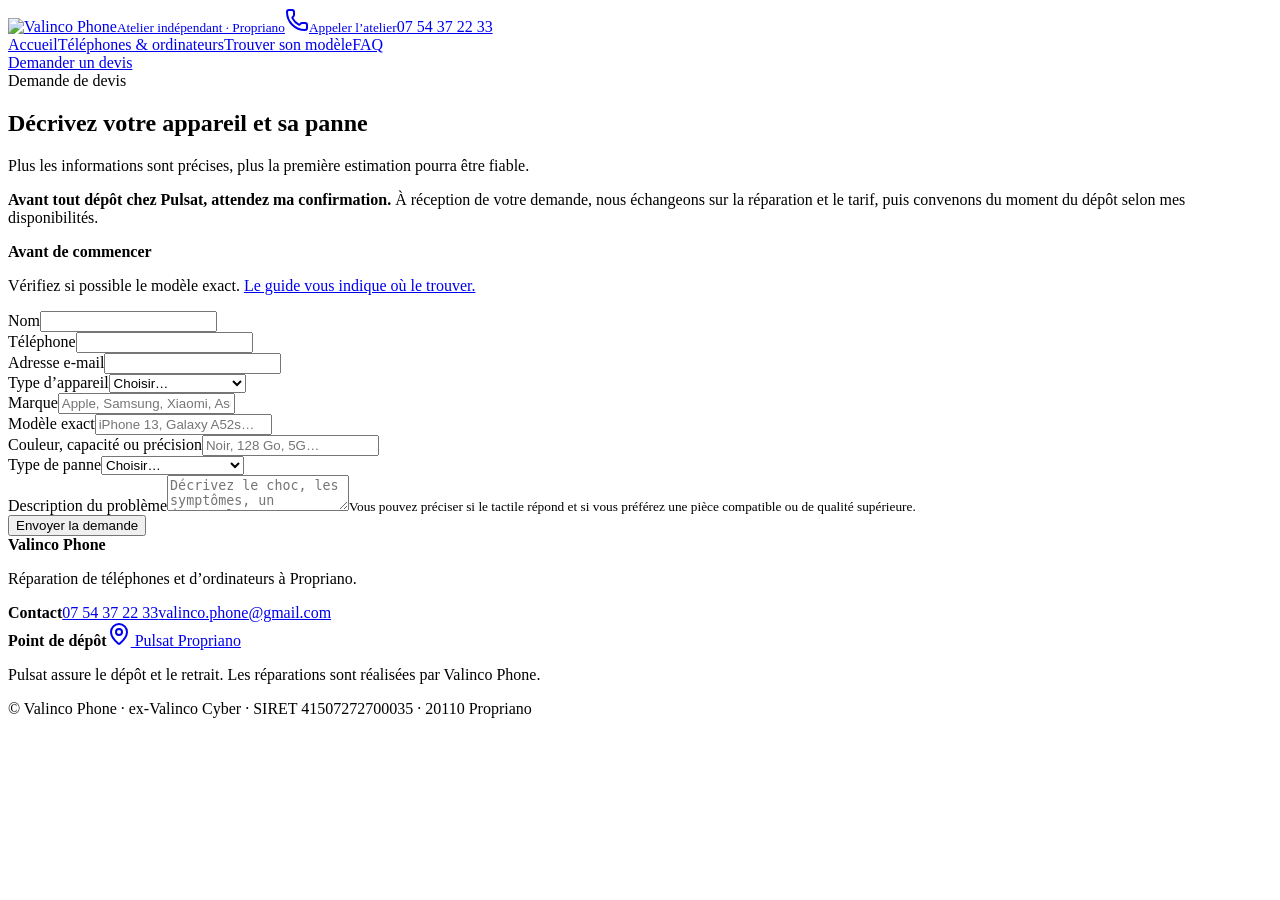
==== demande-devis.html @ 8c0ddba4 "Mettre en ligne le logo Valinco Phone, le parcours de dépôt validé et les pages de réparation locale" ====
<!DOCTYPE html><html lang="fr"><head><meta charSet="utf-8"/><meta name="viewport" content="width=device-width, initial-scale=1"/><link rel="stylesheet" href="/valincophone/styles.css?v=20261107-logo"><title>Devis réparation téléphone à Propriano | Valinco Phone</title><meta name="description" content="Demandez un devis de réparation pour votre téléphone ou ordinateur à Propriano."/><meta name="google-site-verification" content="y23bg_1Cq18GhfLMKLJxg19EaMHYp-9vz66ez85fakI"/><link rel="icon" href="/valincophone/favicon.svg"/><link rel="canonical" href="https://valincophone-repair.github.io/valincophone/demande-devis.html"/></head><body><div hidden=""><!--$--><!--/$--></div><header class="site-header"><div class="shell header-inner"><a class="brand" aria-label="Valinco Phone, accueil" href="/valincophone/"><img class="brand-logo" src="/valincophone/logo-valinco-phone.png" alt="Valinco Phone" width="504" height="385" decoding="async"><span><small>Atelier indépendant · Propriano</small></span></a><a class="header-phone" href="tel:+33754372233"><svg xmlns="http://www.w3.org/2000/svg" width="24" height="24" viewBox="0 0 24 24" fill="none" stroke="currentColor" stroke-width="2" stroke-linecap="round" stroke-linejoin="round" class="lucide lucide-phone" aria-hidden="true"><path d="M13.832 16.568a1 1 0 0 0 1.213-.303l.355-.465A2 2 0 0 1 17 15h3a2 2 0 0 1 2 2v3a2 2 0 0 1-2 2A18 18 0 0 1 2 4a2 2 0 0 1 2-2h3a2 2 0 0 1 2 2v3a2 2 0 0 1-.8 1.6l-.468.351a1 1 0 0 0-.292 1.233 14 14 0 0 0 6.392 6.384"></path></svg><span><small>Appeler l’atelier</small>07 54 37 22 33</span></a></div></header><nav class="main-nav" aria-label="Navigation principale"><div class="shell nav-inner"><div class="nav-links"><a href="/valincophone/">Accueil</a><a href="/valincophone/telephones-a-vendre.html">Téléphones &amp; ordinateurs</a><a href="/valincophone/trouver-modele-telephone.html">Trouver son modèle</a><a href="/valincophone/FAQ_page.html">FAQ</a></div><a class="nav-cta" href="/valincophone/demande-devis.html">Demander un devis</a></div></nav><main><section class="page-hero"><div class="shell"><span class="eyebrow">Demande de devis</span><h1>Décrivez votre appareil et sa panne</h1><p>Plus les informations sont précises, plus la première estimation pourra être fiable.</p><p><strong>Avant tout dépôt chez Pulsat, attendez ma confirmation.</strong> À réception de votre demande, nous échangeons sur la réparation et le tarif, puis convenons du moment du dépôt selon mes disponibilités.</p></div></section><div class="content-narrow"><div class="info-card"><strong>Avant de commencer</strong><p>Vérifiez si possible le modèle exact. <a href="/valincophone/trouver-modele-telephone.html">Le guide vous indique où le trouver.</a></p></div><form class="form-card" action="https://api.web3forms.com/submit" method="POST"><input type="hidden" name="access_key" value="4a6f9a9b-37eb-404d-bd0d-cae6a9513ffc"/><input type="hidden" name="subject" value="Nouvelle demande de devis - Valinco Phone"/><input type="hidden" name="from_name" value="Formulaire site Valinco Phone"/><input type="hidden" name="redirect" value="https://valincophone-repair.github.io/valincophone/merci.html"/><div class="form-grid"><div class="field"><label for="nom">Nom</label><input id="nom" autoComplete="name" required="" name="nom"/></div><div class="field"><label for="telephone">Téléphone</label><input id="telephone" type="tel" autoComplete="tel" name="telephone"/></div></div><div class="field"><label for="email">Adresse e-mail</label><input id="email" type="email" autoComplete="email" required="" name="email"/></div><div class="form-grid"><div class="field"><label for="type_appareil">Type d’appareil</label><select id="type_appareil" name="type_appareil" required=""><option value="" disabled="" selected="">Choisir…</option><option>Téléphone</option><option>Tablette</option><option>Ordinateur portable</option><option>Ordinateur fixe</option><option>Autre</option></select></div><div class="field"><label for="marque">Marque</label><input id="marque" placeholder="Apple, Samsung, Xiaomi, Asus…" name="marque"/></div></div><div class="form-grid"><div class="field"><label for="modele">Modèle exact</label><input id="modele" placeholder="iPhone 13, Galaxy A52s…" name="modele"/></div><div class="field"><label for="precision">Couleur, capacité ou précision</label><input id="precision" placeholder="Noir, 128 Go, 5G…" name="precision"/></div></div><div class="field"><label for="panne">Type de panne</label><select id="panne" name="panne" required=""><option value="" disabled="" selected="">Choisir…</option><option>Écran cassé</option><option>Batterie</option><option>Problème de charge</option><option>Caméra</option><option>Haut-parleur / micro</option><option>Ne s’allume plus</option><option>Diagnostic général</option><option>Autre</option></select></div><div class="field"><label for="message">Description du problème</label><textarea id="message" name="message" required="" placeholder="Décrivez le choc, les symptômes, un éventuel contact avec l’eau et ce qui fonctionne encore…"></textarea><small>Vous pouvez préciser si le tactile répond et si vous préférez une pièce compatible ou de qualité supérieure.</small></div><button class="button button-primary" type="submit">Envoyer la demande</button></form></div></main><footer class="site-footer"><div class="shell footer-grid"><div><strong>Valinco Phone</strong><p>Réparation de téléphones et d’ordinateurs à Propriano.</p></div><div><strong>Contact</strong><a href="tel:+33754372233">07 54 37 22 33</a><a href="mailto:valinco.phone@gmail.com">valinco.phone@gmail.com</a></div><div><strong>Point de dépôt</strong><a href="https://magasins.pulsat.fr/162-pulsat-propriano" target="_blank" rel="noopener noreferrer"><svg xmlns="http://www.w3.org/2000/svg" width="24" height="24" viewBox="0 0 24 24" fill="none" stroke="currentColor" stroke-width="2" stroke-linecap="round" stroke-linejoin="round" class="lucide lucide-map-pin" aria-hidden="true"><path d="M20 10c0 4.993-5.539 10.193-7.399 11.799a1 1 0 0 1-1.202 0C9.539 20.193 4 14.993 4 10a8 8 0 0 1 16 0"></path><circle cx="12" cy="10" r="3"></circle></svg> Pulsat Propriano</a><p>Pulsat assure le dépôt et le retrait. Les réparations sont réalisées par Valinco Phone.</p></div></div><div class="shell footer-bottom">© Valinco Phone · ex-Valinco Cyber · SIRET 41507272700035 · 20110 Propriano</div></footer><!--$--><!--/$--><script async src="https://www.googletagmanager.com/gtag/js?id=G-JJTMHN94L3"></script><script>window.dataLayer=window.dataLayer||[];function gtag(){dataLayer.push(arguments)}gtag("js",new Date());gtag("config","G-JJTMHN94L3");</script></body></html>
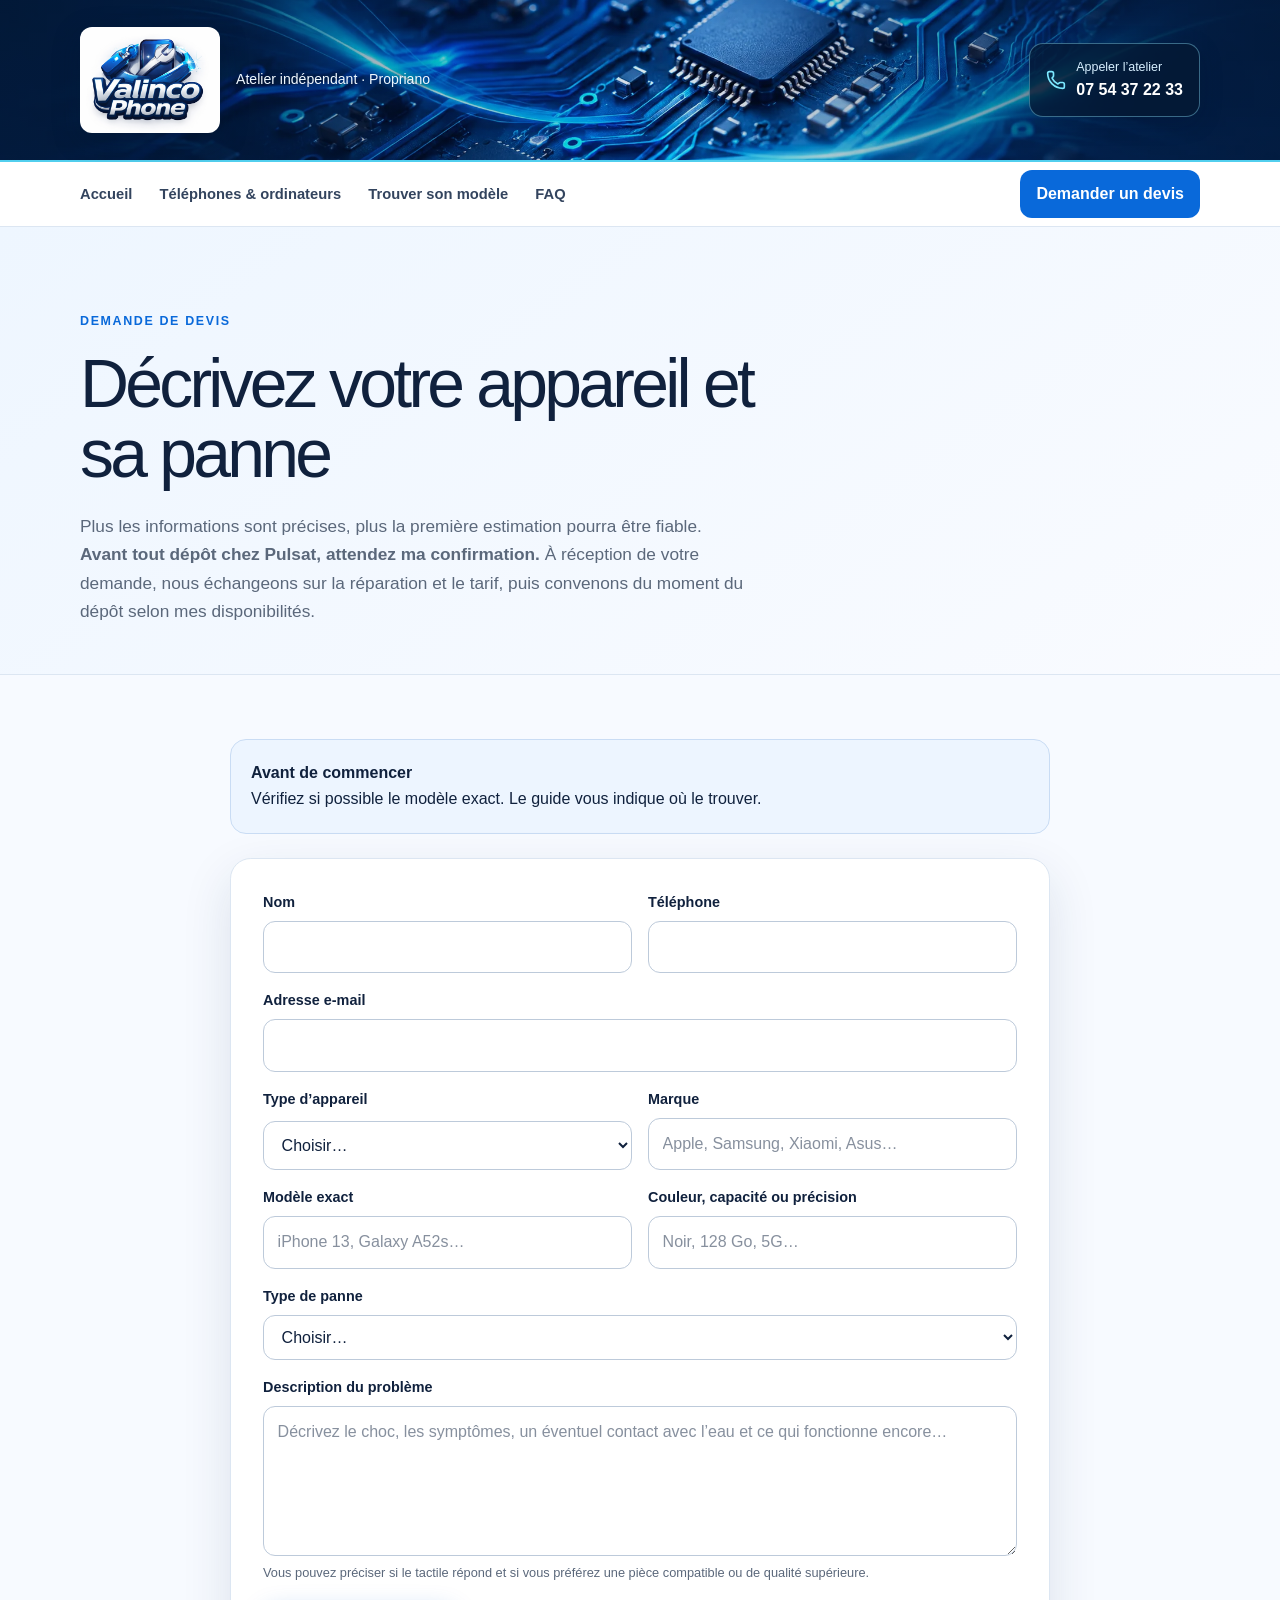
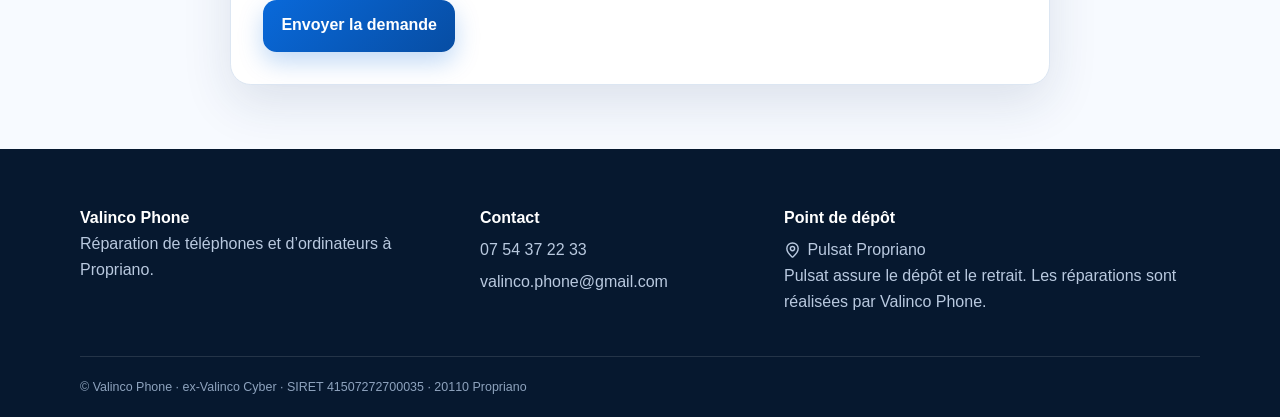
==== commit 88ce840e: "Adapte les liens et le référencement au domaine valincophone.fr" ====
--- a/demande-devis.html
+++ b/demande-devis.html
@@ -1 +1 @@
-<!DOCTYPE html><html lang="fr"><head><meta charSet="utf-8"/><meta name="viewport" content="width=device-width, initial-scale=1"/><link rel="stylesheet" href="/valincophone/styles.css?v=20261107-logo"><title>Devis réparation téléphone à Propriano | Valinco Phone</title><meta name="description" content="Demandez un devis de réparation pour votre téléphone ou ordinateur à Propriano."/><meta name="google-site-verification" content="y23bg_1Cq18GhfLMKLJxg19EaMHYp-9vz66ez85fakI"/><link rel="icon" href="/valincophone/favicon.svg"/><link rel="canonical" href="https://valincophone-repair.github.io/valincophone/demande-devis.html"/></head><body><div hidden=""><!--$--><!--/$--></div><header class="site-header"><div class="shell header-inner"><a class="brand" aria-label="Valinco Phone, accueil" href="/valincophone/"><img class="brand-logo" src="/valincophone/logo-valinco-phone.png" alt="Valinco Phone" width="504" height="385" decoding="async"><span><small>Atelier indépendant · Propriano</small></span></a><a class="header-phone" href="tel:+33754372233"><svg xmlns="http://www.w3.org/2000/svg" width="24" height="24" viewBox="0 0 24 24" fill="none" stroke="currentColor" stroke-width="2" stroke-linecap="round" stroke-linejoin="round" class="lucide lucide-phone" aria-hidden="true"><path d="M13.832 16.568a1 1 0 0 0 1.213-.303l.355-.465A2 2 0 0 1 17 15h3a2 2 0 0 1 2 2v3a2 2 0 0 1-2 2A18 18 0 0 1 2 4a2 2 0 0 1 2-2h3a2 2 0 0 1 2 2v3a2 2 0 0 1-.8 1.6l-.468.351a1 1 0 0 0-.292 1.233 14 14 0 0 0 6.392 6.384"></path></svg><span><small>Appeler l’atelier</small>07 54 37 22 33</span></a></div></header><nav class="main-nav" aria-label="Navigation principale"><div class="shell nav-inner"><div class="nav-links"><a href="/valincophone/">Accueil</a><a href="/valincophone/telephones-a-vendre.html">Téléphones &amp; ordinateurs</a><a href="/valincophone/trouver-modele-telephone.html">Trouver son modèle</a><a href="/valincophone/FAQ_page.html">FAQ</a></div><a class="nav-cta" href="/valincophone/demande-devis.html">Demander un devis</a></div></nav><main><section class="page-hero"><div class="shell"><span class="eyebrow">Demande de devis</span><h1>Décrivez votre appareil et sa panne</h1><p>Plus les informations sont précises, plus la première estimation pourra être fiable.</p><p><strong>Avant tout dépôt chez Pulsat, attendez ma confirmation.</strong> À réception de votre demande, nous échangeons sur la réparation et le tarif, puis convenons du moment du dépôt selon mes disponibilités.</p></div></section><div class="content-narrow"><div class="info-card"><strong>Avant de commencer</strong><p>Vérifiez si possible le modèle exact. <a href="/valincophone/trouver-modele-telephone.html">Le guide vous indique où le trouver.</a></p></div><form class="form-card" action="https://api.web3forms.com/submit" method="POST"><input type="hidden" name="access_key" value="4a6f9a9b-37eb-404d-bd0d-cae6a9513ffc"/><input type="hidden" name="subject" value="Nouvelle demande de devis - Valinco Phone"/><input type="hidden" name="from_name" value="Formulaire site Valinco Phone"/><input type="hidden" name="redirect" value="https://valincophone-repair.github.io/valincophone/merci.html"/><div class="form-grid"><div class="field"><label for="nom">Nom</label><input id="nom" autoComplete="name" required="" name="nom"/></div><div class="field"><label for="telephone">Téléphone</label><input id="telephone" type="tel" autoComplete="tel" name="telephone"/></div></div><div class="field"><label for="email">Adresse e-mail</label><input id="email" type="email" autoComplete="email" required="" name="email"/></div><div class="form-grid"><div class="field"><label for="type_appareil">Type d’appareil</label><select id="type_appareil" name="type_appareil" required=""><option value="" disabled="" selected="">Choisir…</option><option>Téléphone</option><option>Tablette</option><option>Ordinateur portable</option><option>Ordinateur fixe</option><option>Autre</option></select></div><div class="field"><label for="marque">Marque</label><input id="marque" placeholder="Apple, Samsung, Xiaomi, Asus…" name="marque"/></div></div><div class="form-grid"><div class="field"><label for="modele">Modèle exact</label><input id="modele" placeholder="iPhone 13, Galaxy A52s…" name="modele"/></div><div class="field"><label for="precision">Couleur, capacité ou précision</label><input id="precision" placeholder="Noir, 128 Go, 5G…" name="precision"/></div></div><div class="field"><label for="panne">Type de panne</label><select id="panne" name="panne" required=""><option value="" disabled="" selected="">Choisir…</option><option>Écran cassé</option><option>Batterie</option><option>Problème de charge</option><option>Caméra</option><option>Haut-parleur / micro</option><option>Ne s’allume plus</option><option>Diagnostic général</option><option>Autre</option></select></div><div class="field"><label for="message">Description du problème</label><textarea id="message" name="message" required="" placeholder="Décrivez le choc, les symptômes, un éventuel contact avec l’eau et ce qui fonctionne encore…"></textarea><small>Vous pouvez préciser si le tactile répond et si vous préférez une pièce compatible ou de qualité supérieure.</small></div><button class="button button-primary" type="submit">Envoyer la demande</button></form></div></main><footer class="site-footer"><div class="shell footer-grid"><div><strong>Valinco Phone</strong><p>Réparation de téléphones et d’ordinateurs à Propriano.</p></div><div><strong>Contact</strong><a href="tel:+33754372233">07 54 37 22 33</a><a href="mailto:valinco.phone@gmail.com">valinco.phone@gmail.com</a></div><div><strong>Point de dépôt</strong><a href="https://magasins.pulsat.fr/162-pulsat-propriano" target="_blank" rel="noopener noreferrer"><svg xmlns="http://www.w3.org/2000/svg" width="24" height="24" viewBox="0 0 24 24" fill="none" stroke="currentColor" stroke-width="2" stroke-linecap="round" stroke-linejoin="round" class="lucide lucide-map-pin" aria-hidden="true"><path d="M20 10c0 4.993-5.539 10.193-7.399 11.799a1 1 0 0 1-1.202 0C9.539 20.193 4 14.993 4 10a8 8 0 0 1 16 0"></path><circle cx="12" cy="10" r="3"></circle></svg> Pulsat Propriano</a><p>Pulsat assure le dépôt et le retrait. Les réparations sont réalisées par Valinco Phone.</p></div></div><div class="shell footer-bottom">© Valinco Phone · ex-Valinco Cyber · SIRET 41507272700035 · 20110 Propriano</div></footer><!--$--><!--/$--><script async src="https://www.googletagmanager.com/gtag/js?id=G-JJTMHN94L3"></script><script>window.dataLayer=window.dataLayer||[];function gtag(){dataLayer.push(arguments)}gtag("js",new Date());gtag("config","G-JJTMHN94L3");</script></body></html>+<!DOCTYPE html><html lang="fr"><head><meta charSet="utf-8"/><meta name="viewport" content="width=device-width, initial-scale=1"/><link rel="stylesheet" href="/styles.css?v=20261107-logo"><title>Devis réparation téléphone à Propriano | Valinco Phone</title><meta name="description" content="Demandez un devis de réparation pour votre téléphone ou ordinateur à Propriano."/><meta name="google-site-verification" content="y23bg_1Cq18GhfLMKLJxg19EaMHYp-9vz66ez85fakI"/><link rel="icon" href="/favicon.svg"/><link rel="canonical" href="https://valincophone.fr/demande-devis.html"/><link rel="stylesheet" href="/bandeau-technologie.css?v=20261107-1"><link rel="preload" as="image" href="/bandeau-technologie-bleu.webp"></head><body><div hidden=""><!--$--><!--/$--></div><header class="site-header"><div class="shell header-inner"><a class="brand" aria-label="Valinco Phone, accueil" href="/"><img class="brand-logo" src="/logo-valinco-phone.png" alt="Valinco Phone" width="504" height="385" decoding="async"><span><small>Atelier indépendant · Propriano</small></span></a><a class="header-phone" href="tel:+33754372233"><svg xmlns="http://www.w3.org/2000/svg" width="24" height="24" viewBox="0 0 24 24" fill="none" stroke="currentColor" stroke-width="2" stroke-linecap="round" stroke-linejoin="round" class="lucide lucide-phone" aria-hidden="true"><path d="M13.832 16.568a1 1 0 0 0 1.213-.303l.355-.465A2 2 0 0 1 17 15h3a2 2 0 0 1 2 2v3a2 2 0 0 1-2 2A18 18 0 0 1 2 4a2 2 0 0 1 2-2h3a2 2 0 0 1 2 2v3a2 2 0 0 1-.8 1.6l-.468.351a1 1 0 0 0-.292 1.233 14 14 0 0 0 6.392 6.384"></path></svg><span><small>Appeler l’atelier</small>07 54 37 22 33</span></a></div></header><nav class="main-nav" aria-label="Navigation principale"><div class="shell nav-inner"><div class="nav-links"><a href="/">Accueil</a><a href="/telephones-a-vendre.html">Téléphones &amp; ordinateurs</a><a href="/trouver-modele-telephone.html">Trouver son modèle</a><a href="/FAQ_page.html">FAQ</a></div><a class="nav-cta" href="/demande-devis.html">Demander un devis</a></div></nav><main><section class="page-hero"><div class="shell"><span class="eyebrow">Demande de devis</span><h1>Décrivez votre appareil et sa panne</h1><p>Plus les informations sont précises, plus la première estimation pourra être fiable.</p><p><strong>Avant tout dépôt chez Pulsat, attendez ma confirmation.</strong> À réception de votre demande, nous échangeons sur la réparation et le tarif, puis convenons du moment du dépôt selon mes disponibilités.</p></div></section><div class="content-narrow"><div class="info-card"><strong>Avant de commencer</strong><p>Vérifiez si possible le modèle exact. <a href="/trouver-modele-telephone.html">Le guide vous indique où le trouver.</a></p></div><form class="form-card" action="https://api.web3forms.com/submit" method="POST"><input type="hidden" name="access_key" value="4a6f9a9b-37eb-404d-bd0d-cae6a9513ffc"/><input type="hidden" name="subject" value="Nouvelle demande de devis - Valinco Phone"/><input type="hidden" name="from_name" value="Formulaire site Valinco Phone"/><input type="hidden" name="redirect" value="https://valincophone.fr/merci.html"/><div class="form-grid"><div class="field"><label for="nom">Nom</label><input id="nom" autoComplete="name" required="" name="nom"/></div><div class="field"><label for="telephone">Téléphone</label><input id="telephone" type="tel" autoComplete="tel" name="telephone"/></div></div><div class="field"><label for="email">Adresse e-mail</label><input id="email" type="email" autoComplete="email" required="" name="email"/></div><div class="form-grid"><div class="field"><label for="type_appareil">Type d’appareil</label><select id="type_appareil" name="type_appareil" required=""><option value="" disabled="" selected="">Choisir…</option><option>Téléphone</option><option>Tablette</option><option>Ordinateur portable</option><option>Ordinateur fixe</option><option>Autre</option></select></div><div class="field"><label for="marque">Marque</label><input id="marque" placeholder="Apple, Samsung, Xiaomi, Asus…" name="marque"/></div></div><div class="form-grid"><div class="field"><label for="modele">Modèle exact</label><input id="modele" placeholder="iPhone 13, Galaxy A52s…" name="modele"/></div><div class="field"><label for="precision">Couleur, capacité ou précision</label><input id="precision" placeholder="Noir, 128 Go, 5G…" name="precision"/></div></div><div class="field"><label for="panne">Type de panne</label><select id="panne" name="panne" required=""><option value="" disabled="" selected="">Choisir…</option><option>Écran cassé</option><option>Batterie</option><option>Problème de charge</option><option>Caméra</option><option>Haut-parleur / micro</option><option>Ne s’allume plus</option><option>Diagnostic général</option><option>Autre</option></select></div><div class="field"><label for="message">Description du problème</label><textarea id="message" name="message" required="" placeholder="Décrivez le choc, les symptômes, un éventuel contact avec l’eau et ce qui fonctionne encore…"></textarea><small>Vous pouvez préciser si le tactile répond et si vous préférez une pièce compatible ou de qualité supérieure.</small></div><button class="button button-primary" type="submit">Envoyer la demande</button></form></div></main><footer class="site-footer"><div class="shell footer-grid"><div><strong>Valinco Phone</strong><p>Réparation de téléphones et d’ordinateurs à Propriano.</p></div><div><strong>Contact</strong><a href="tel:+33754372233">07 54 37 22 33</a><a href="mailto:valinco.phone@gmail.com">valinco.phone@gmail.com</a></div><div><strong>Point de dépôt</strong><a href="https://magasins.pulsat.fr/162-pulsat-propriano" target="_blank" rel="noopener noreferrer"><svg xmlns="http://www.w3.org/2000/svg" width="24" height="24" viewBox="0 0 24 24" fill="none" stroke="currentColor" stroke-width="2" stroke-linecap="round" stroke-linejoin="round" class="lucide lucide-map-pin" aria-hidden="true"><path d="M20 10c0 4.993-5.539 10.193-7.399 11.799a1 1 0 0 1-1.202 0C9.539 20.193 4 14.993 4 10a8 8 0 0 1 16 0"></path><circle cx="12" cy="10" r="3"></circle></svg> Pulsat Propriano</a><p>Pulsat assure le dépôt et le retrait. Les réparations sont réalisées par Valinco Phone.</p></div></div><div class="shell footer-bottom">© Valinco Phone · ex-Valinco Cyber · SIRET 41507272700035 · 20110 Propriano</div></footer><!--$--><!--/$--><script async src="https://www.googletagmanager.com/gtag/js?id=G-JJTMHN94L3"></script><script>window.dataLayer=window.dataLayer||[];function gtag(){dataLayer.push(arguments)}gtag("js",new Date());gtag("config","G-JJTMHN94L3");</script></body></html>
--- a/bandeau-technologie.css
+++ b/bandeau-technologie.css
@@ -0,0 +1,47 @@
+/* Fond technologique et accents bleus, sans animation. */
+.site-header {
+  background-color: #071f45;
+  background-image: linear-gradient(90deg, #031936a6, #041d4714 52%, #031936a6), url("bandeau-technologie-bleu.webp");
+  background-position: center, center 48%;
+  background-size: cover;
+  background-repeat: no-repeat;
+  border-bottom: 2px solid #52cfee;
+}
+.header-inner { min-height: 160px; padding-block: 18px; gap: 1.5rem; }
+.brand { gap: 1rem; }
+.brand-logo { width: 140px; box-shadow: 0 8px 28px #0016334d; }
+.brand small { color: #eff8ff; font-size: .88rem; font-weight: 500; text-shadow: 0 2px 8px #00142b; }
+.header-phone {
+  padding: .8rem 1rem;
+  border: 1px solid #89e4ff66;
+  border-radius: 14px;
+  background: #041934c7;
+  box-shadow: 0 6px 24px #00142b26;
+}
+.header-phone small { color: #d7efff; }
+.header-phone svg { color: #7ce8ff; flex: none; }
+.header-phone span { white-space: nowrap; }
+.header-phone:hover { background: #07417de6; border-color: #89e4ff; }
+.hero-section {
+  background: radial-gradient(ellipse at 85% 34%, #65dff55c, transparent 48%), radial-gradient(ellipse at 12% 95%, #a7c9ff5c, transparent 48%), linear-gradient(135deg, #f8fbff, #eef4ff 50%, #e6f9ff);
+}
+.hero-panel::before {
+  content: "";
+  position: absolute;
+  inset: 4% -4%;
+  background: radial-gradient(ellipse, #4ecfff33, #1977e512 48%, transparent 70%);
+  border-radius: 50%;
+  pointer-events: none;
+}
+.device-card { position: relative; box-shadow: 0 34px 70px #174e793d, 0 0 44px #34b9eb26; }
+.floating-card { border: 1px solid #d6f0ff; }
+@media (max-width: 900px) {
+  .brand small { max-width: 145px; }
+}
+@media (max-width: 600px) {
+  .site-header { background-position: center, 55% 48%; }
+  .header-inner { min-height: 116px; padding-block: 12px; gap: .65rem; }
+  .brand-logo { width: 112px; }
+  .header-phone { padding: .65rem .6rem; gap: .4rem; border-radius: 12px; }
+  .header-phone span { font-size: .82rem; }
+}
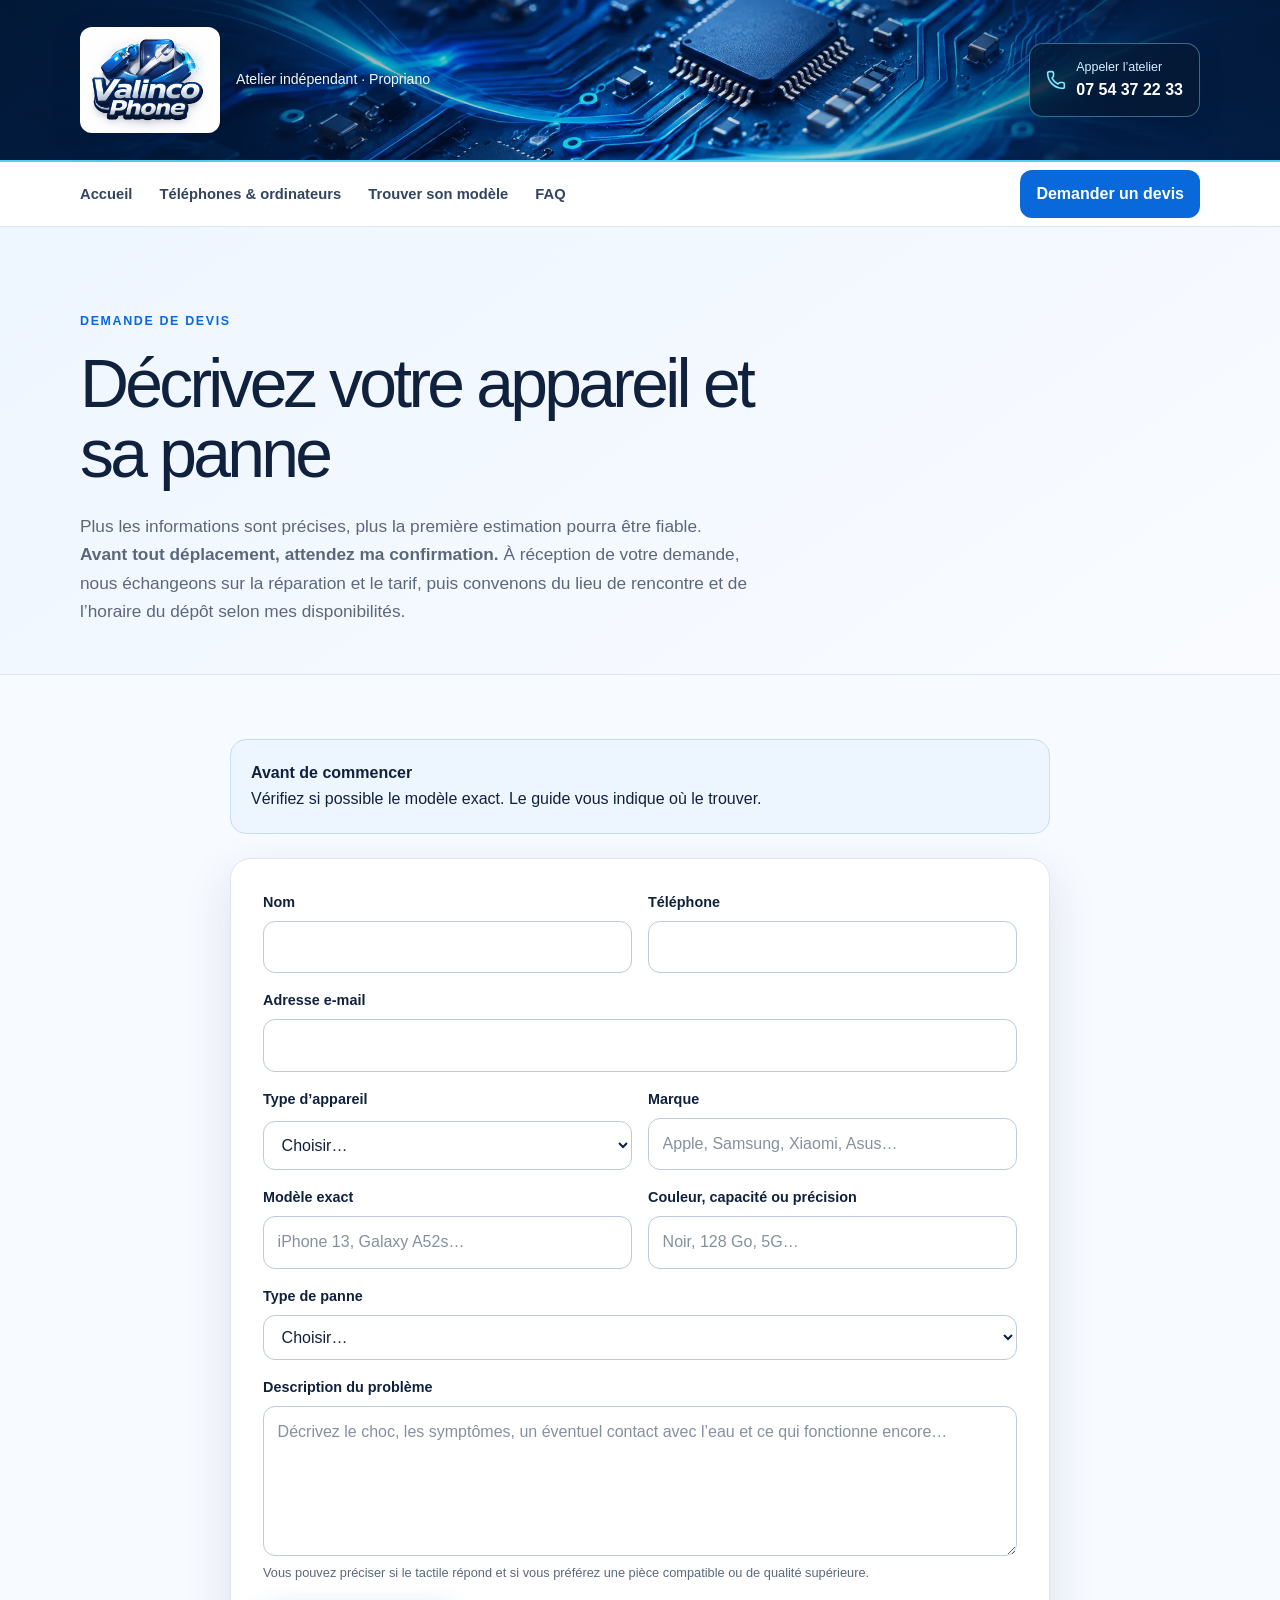
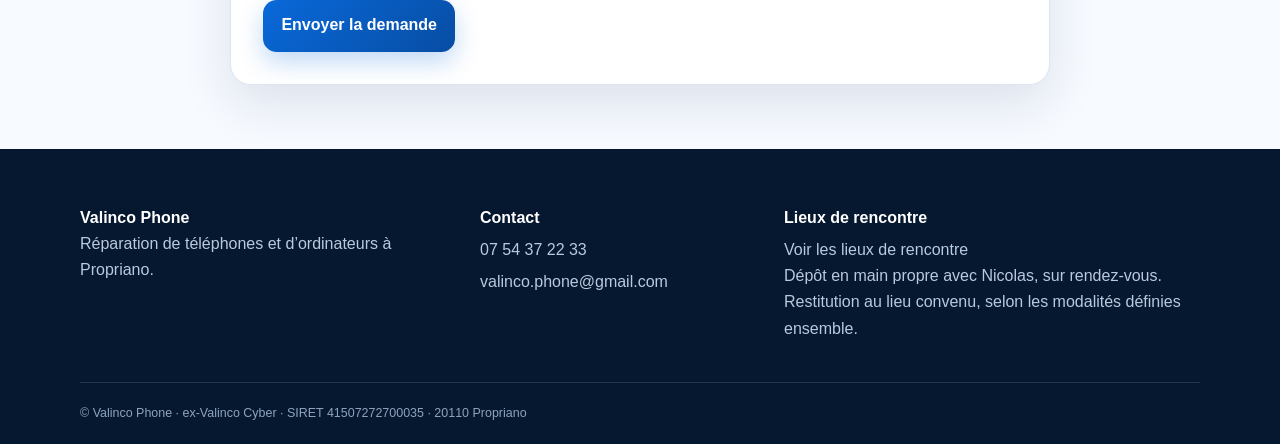
==== commit 674c0482: "Présenter les lieux de rencontre pour le dépôt et la restitution" ====
--- a/demande-devis.html
+++ b/demande-devis.html
@@ -1 +1 @@
-<!DOCTYPE html><html lang="fr"><head><meta charSet="utf-8"/><meta name="viewport" content="width=device-width, initial-scale=1"/><link rel="stylesheet" href="/styles.css?v=20261107-logo"><title>Devis réparation téléphone à Propriano | Valinco Phone</title><meta name="description" content="Demandez un devis de réparation pour votre téléphone ou ordinateur à Propriano."/><meta name="google-site-verification" content="y23bg_1Cq18GhfLMKLJxg19EaMHYp-9vz66ez85fakI"/><link rel="icon" href="/favicon.svg"/><link rel="canonical" href="https://valincophone.fr/demande-devis.html"/><link rel="stylesheet" href="/bandeau-technologie.css?v=20261107-1"><link rel="preload" as="image" href="/bandeau-technologie-bleu.webp"></head><body><div hidden=""><!--$--><!--/$--></div><header class="site-header"><div class="shell header-inner"><a class="brand" aria-label="Valinco Phone, accueil" href="/"><img class="brand-logo" src="/logo-valinco-phone.png" alt="Valinco Phone" width="504" height="385" decoding="async"><span><small>Atelier indépendant · Propriano</small></span></a><a class="header-phone" href="tel:+33754372233"><svg xmlns="http://www.w3.org/2000/svg" width="24" height="24" viewBox="0 0 24 24" fill="none" stroke="currentColor" stroke-width="2" stroke-linecap="round" stroke-linejoin="round" class="lucide lucide-phone" aria-hidden="true"><path d="M13.832 16.568a1 1 0 0 0 1.213-.303l.355-.465A2 2 0 0 1 17 15h3a2 2 0 0 1 2 2v3a2 2 0 0 1-2 2A18 18 0 0 1 2 4a2 2 0 0 1 2-2h3a2 2 0 0 1 2 2v3a2 2 0 0 1-.8 1.6l-.468.351a1 1 0 0 0-.292 1.233 14 14 0 0 0 6.392 6.384"></path></svg><span><small>Appeler l’atelier</small>07 54 37 22 33</span></a></div></header><nav class="main-nav" aria-label="Navigation principale"><div class="shell nav-inner"><div class="nav-links"><a href="/">Accueil</a><a href="/telephones-a-vendre.html">Téléphones &amp; ordinateurs</a><a href="/trouver-modele-telephone.html">Trouver son modèle</a><a href="/FAQ_page.html">FAQ</a></div><a class="nav-cta" href="/demande-devis.html">Demander un devis</a></div></nav><main><section class="page-hero"><div class="shell"><span class="eyebrow">Demande de devis</span><h1>Décrivez votre appareil et sa panne</h1><p>Plus les informations sont précises, plus la première estimation pourra être fiable.</p><p><strong>Avant tout dépôt chez Pulsat, attendez ma confirmation.</strong> À réception de votre demande, nous échangeons sur la réparation et le tarif, puis convenons du moment du dépôt selon mes disponibilités.</p></div></section><div class="content-narrow"><div class="info-card"><strong>Avant de commencer</strong><p>Vérifiez si possible le modèle exact. <a href="/trouver-modele-telephone.html">Le guide vous indique où le trouver.</a></p></div><form class="form-card" action="https://api.web3forms.com/submit" method="POST"><input type="hidden" name="access_key" value="4a6f9a9b-37eb-404d-bd0d-cae6a9513ffc"/><input type="hidden" name="subject" value="Nouvelle demande de devis - Valinco Phone"/><input type="hidden" name="from_name" value="Formulaire site Valinco Phone"/><input type="hidden" name="redirect" value="https://valincophone.fr/merci.html"/><div class="form-grid"><div class="field"><label for="nom">Nom</label><input id="nom" autoComplete="name" required="" name="nom"/></div><div class="field"><label for="telephone">Téléphone</label><input id="telephone" type="tel" autoComplete="tel" name="telephone"/></div></div><div class="field"><label for="email">Adresse e-mail</label><input id="email" type="email" autoComplete="email" required="" name="email"/></div><div class="form-grid"><div class="field"><label for="type_appareil">Type d’appareil</label><select id="type_appareil" name="type_appareil" required=""><option value="" disabled="" selected="">Choisir…</option><option>Téléphone</option><option>Tablette</option><option>Ordinateur portable</option><option>Ordinateur fixe</option><option>Autre</option></select></div><div class="field"><label for="marque">Marque</label><input id="marque" placeholder="Apple, Samsung, Xiaomi, Asus…" name="marque"/></div></div><div class="form-grid"><div class="field"><label for="modele">Modèle exact</label><input id="modele" placeholder="iPhone 13, Galaxy A52s…" name="modele"/></div><div class="field"><label for="precision">Couleur, capacité ou précision</label><input id="precision" placeholder="Noir, 128 Go, 5G…" name="precision"/></div></div><div class="field"><label for="panne">Type de panne</label><select id="panne" name="panne" required=""><option value="" disabled="" selected="">Choisir…</option><option>Écran cassé</option><option>Batterie</option><option>Problème de charge</option><option>Caméra</option><option>Haut-parleur / micro</option><option>Ne s’allume plus</option><option>Diagnostic général</option><option>Autre</option></select></div><div class="field"><label for="message">Description du problème</label><textarea id="message" name="message" required="" placeholder="Décrivez le choc, les symptômes, un éventuel contact avec l’eau et ce qui fonctionne encore…"></textarea><small>Vous pouvez préciser si le tactile répond et si vous préférez une pièce compatible ou de qualité supérieure.</small></div><button class="button button-primary" type="submit">Envoyer la demande</button></form></div></main><footer class="site-footer"><div class="shell footer-grid"><div><strong>Valinco Phone</strong><p>Réparation de téléphones et d’ordinateurs à Propriano.</p></div><div><strong>Contact</strong><a href="tel:+33754372233">07 54 37 22 33</a><a href="mailto:valinco.phone@gmail.com">valinco.phone@gmail.com</a></div><div><strong>Point de dépôt</strong><a href="https://magasins.pulsat.fr/162-pulsat-propriano" target="_blank" rel="noopener noreferrer"><svg xmlns="http://www.w3.org/2000/svg" width="24" height="24" viewBox="0 0 24 24" fill="none" stroke="currentColor" stroke-width="2" stroke-linecap="round" stroke-linejoin="round" class="lucide lucide-map-pin" aria-hidden="true"><path d="M20 10c0 4.993-5.539 10.193-7.399 11.799a1 1 0 0 1-1.202 0C9.539 20.193 4 14.993 4 10a8 8 0 0 1 16 0"></path><circle cx="12" cy="10" r="3"></circle></svg> Pulsat Propriano</a><p>Pulsat assure le dépôt et le retrait. Les réparations sont réalisées par Valinco Phone.</p></div></div><div class="shell footer-bottom">© Valinco Phone · ex-Valinco Cyber · SIRET 41507272700035 · 20110 Propriano</div></footer><!--$--><!--/$--><script async src="https://www.googletagmanager.com/gtag/js?id=G-JJTMHN94L3"></script><script>window.dataLayer=window.dataLayer||[];function gtag(){dataLayer.push(arguments)}gtag("js",new Date());gtag("config","G-JJTMHN94L3");</script></body></html>+<!DOCTYPE html><html lang="fr"><head><meta charSet="utf-8"/><meta name="viewport" content="width=device-width, initial-scale=1"/><link rel="stylesheet" href="/styles.css?v=20261107-logo"><title>Devis réparation téléphone à Propriano | Valinco Phone</title><meta name="description" content="Demandez un devis de réparation pour votre téléphone ou ordinateur à Propriano."/><meta name="google-site-verification" content="y23bg_1Cq18GhfLMKLJxg19EaMHYp-9vz66ez85fakI"/><link rel="icon" href="/favicon.svg"/><link rel="canonical" href="https://valincophone.fr/demande-devis.html"/><link rel="stylesheet" href="/bandeau-technologie.css?v=20261107-1"><link rel="preload" as="image" href="/bandeau-technologie-bleu.webp"></head><body><div hidden=""><!--$--><!--/$--></div><header class="site-header"><div class="shell header-inner"><a class="brand" aria-label="Valinco Phone, accueil" href="/"><img class="brand-logo" src="/logo-valinco-phone.png" alt="Valinco Phone" width="504" height="385" decoding="async"><span><small>Atelier indépendant · Propriano</small></span></a><a class="header-phone" href="tel:+33754372233"><svg xmlns="http://www.w3.org/2000/svg" width="24" height="24" viewBox="0 0 24 24" fill="none" stroke="currentColor" stroke-width="2" stroke-linecap="round" stroke-linejoin="round" class="lucide lucide-phone" aria-hidden="true"><path d="M13.832 16.568a1 1 0 0 0 1.213-.303l.355-.465A2 2 0 0 1 17 15h3a2 2 0 0 1 2 2v3a2 2 0 0 1-2 2A18 18 0 0 1 2 4a2 2 0 0 1 2-2h3a2 2 0 0 1 2 2v3a2 2 0 0 1-.8 1.6l-.468.351a1 1 0 0 0-.292 1.233 14 14 0 0 0 6.392 6.384"></path></svg><span><small>Appeler l’atelier</small>07 54 37 22 33</span></a></div></header><nav class="main-nav" aria-label="Navigation principale"><div class="shell nav-inner"><div class="nav-links"><a href="/">Accueil</a><a href="/telephones-a-vendre.html">Téléphones &amp; ordinateurs</a><a href="/trouver-modele-telephone.html">Trouver son modèle</a><a href="/FAQ_page.html">FAQ</a></div><a class="nav-cta" href="/demande-devis.html">Demander un devis</a></div></nav><main><section class="page-hero"><div class="shell"><span class="eyebrow">Demande de devis</span><h1>Décrivez votre appareil et sa panne</h1><p>Plus les informations sont précises, plus la première estimation pourra être fiable.</p><p><strong>Avant tout déplacement, attendez ma confirmation.</strong> À réception de votre demande, nous échangeons sur la réparation et le tarif, puis convenons du lieu de rencontre et de l’horaire du dépôt selon mes disponibilités.</p></div></section><div class="content-narrow"><div class="info-card"><strong>Avant de commencer</strong><p>Vérifiez si possible le modèle exact. <a href="/trouver-modele-telephone.html">Le guide vous indique où le trouver.</a></p></div><form class="form-card" action="https://api.web3forms.com/submit" method="POST"><input type="hidden" name="access_key" value="4a6f9a9b-37eb-404d-bd0d-cae6a9513ffc"/><input type="hidden" name="subject" value="Nouvelle demande de devis - Valinco Phone"/><input type="hidden" name="from_name" value="Formulaire site Valinco Phone"/><input type="hidden" name="redirect" value="https://valincophone.fr/merci.html"/><div class="form-grid"><div class="field"><label for="nom">Nom</label><input id="nom" autoComplete="name" required="" name="nom"/></div><div class="field"><label for="telephone">Téléphone</label><input id="telephone" type="tel" autoComplete="tel" name="telephone"/></div></div><div class="field"><label for="email">Adresse e-mail</label><input id="email" type="email" autoComplete="email" required="" name="email"/></div><div class="form-grid"><div class="field"><label for="type_appareil">Type d’appareil</label><select id="type_appareil" name="type_appareil" required=""><option value="" disabled="" selected="">Choisir…</option><option>Téléphone</option><option>Tablette</option><option>Ordinateur portable</option><option>Ordinateur fixe</option><option>Autre</option></select></div><div class="field"><label for="marque">Marque</label><input id="marque" placeholder="Apple, Samsung, Xiaomi, Asus…" name="marque"/></div></div><div class="form-grid"><div class="field"><label for="modele">Modèle exact</label><input id="modele" placeholder="iPhone 13, Galaxy A52s…" name="modele"/></div><div class="field"><label for="precision">Couleur, capacité ou précision</label><input id="precision" placeholder="Noir, 128 Go, 5G…" name="precision"/></div></div><div class="field"><label for="panne">Type de panne</label><select id="panne" name="panne" required=""><option value="" disabled="" selected="">Choisir…</option><option>Écran cassé</option><option>Batterie</option><option>Problème de charge</option><option>Caméra</option><option>Haut-parleur / micro</option><option>Ne s’allume plus</option><option>Diagnostic général</option><option>Autre</option></select></div><div class="field"><label for="message">Description du problème</label><textarea id="message" name="message" required="" placeholder="Décrivez le choc, les symptômes, un éventuel contact avec l’eau et ce qui fonctionne encore…"></textarea><small>Vous pouvez préciser si le tactile répond et si vous préférez une pièce compatible ou de qualité supérieure.</small></div><button class="button button-primary" type="submit">Envoyer la demande</button></form></div></main><footer class="site-footer"><div class="shell footer-grid"><div><strong>Valinco Phone</strong><p>Réparation de téléphones et d’ordinateurs à Propriano.</p></div><div><strong>Contact</strong><a href="tel:+33754372233">07 54 37 22 33</a><a href="mailto:valinco.phone@gmail.com">valinco.phone@gmail.com</a></div><div><strong>Lieux de rencontre</strong><a href="/#depots-restitutions">Voir les lieux de rencontre</a><p>Dépôt en main propre avec Nicolas, sur rendez-vous. Restitution au lieu convenu, selon les modalités définies ensemble.</p></div></div><div class="shell footer-bottom">© Valinco Phone · ex-Valinco Cyber · SIRET 41507272700035 · 20110 Propriano</div></footer><!--$--><!--/$--><script async src="https://www.googletagmanager.com/gtag/js?id=G-JJTMHN94L3"></script><script>window.dataLayer=window.dataLayer||[];function gtag(){dataLayer.push(arguments)}gtag("js",new Date());gtag("config","G-JJTMHN94L3");</script></body></html>
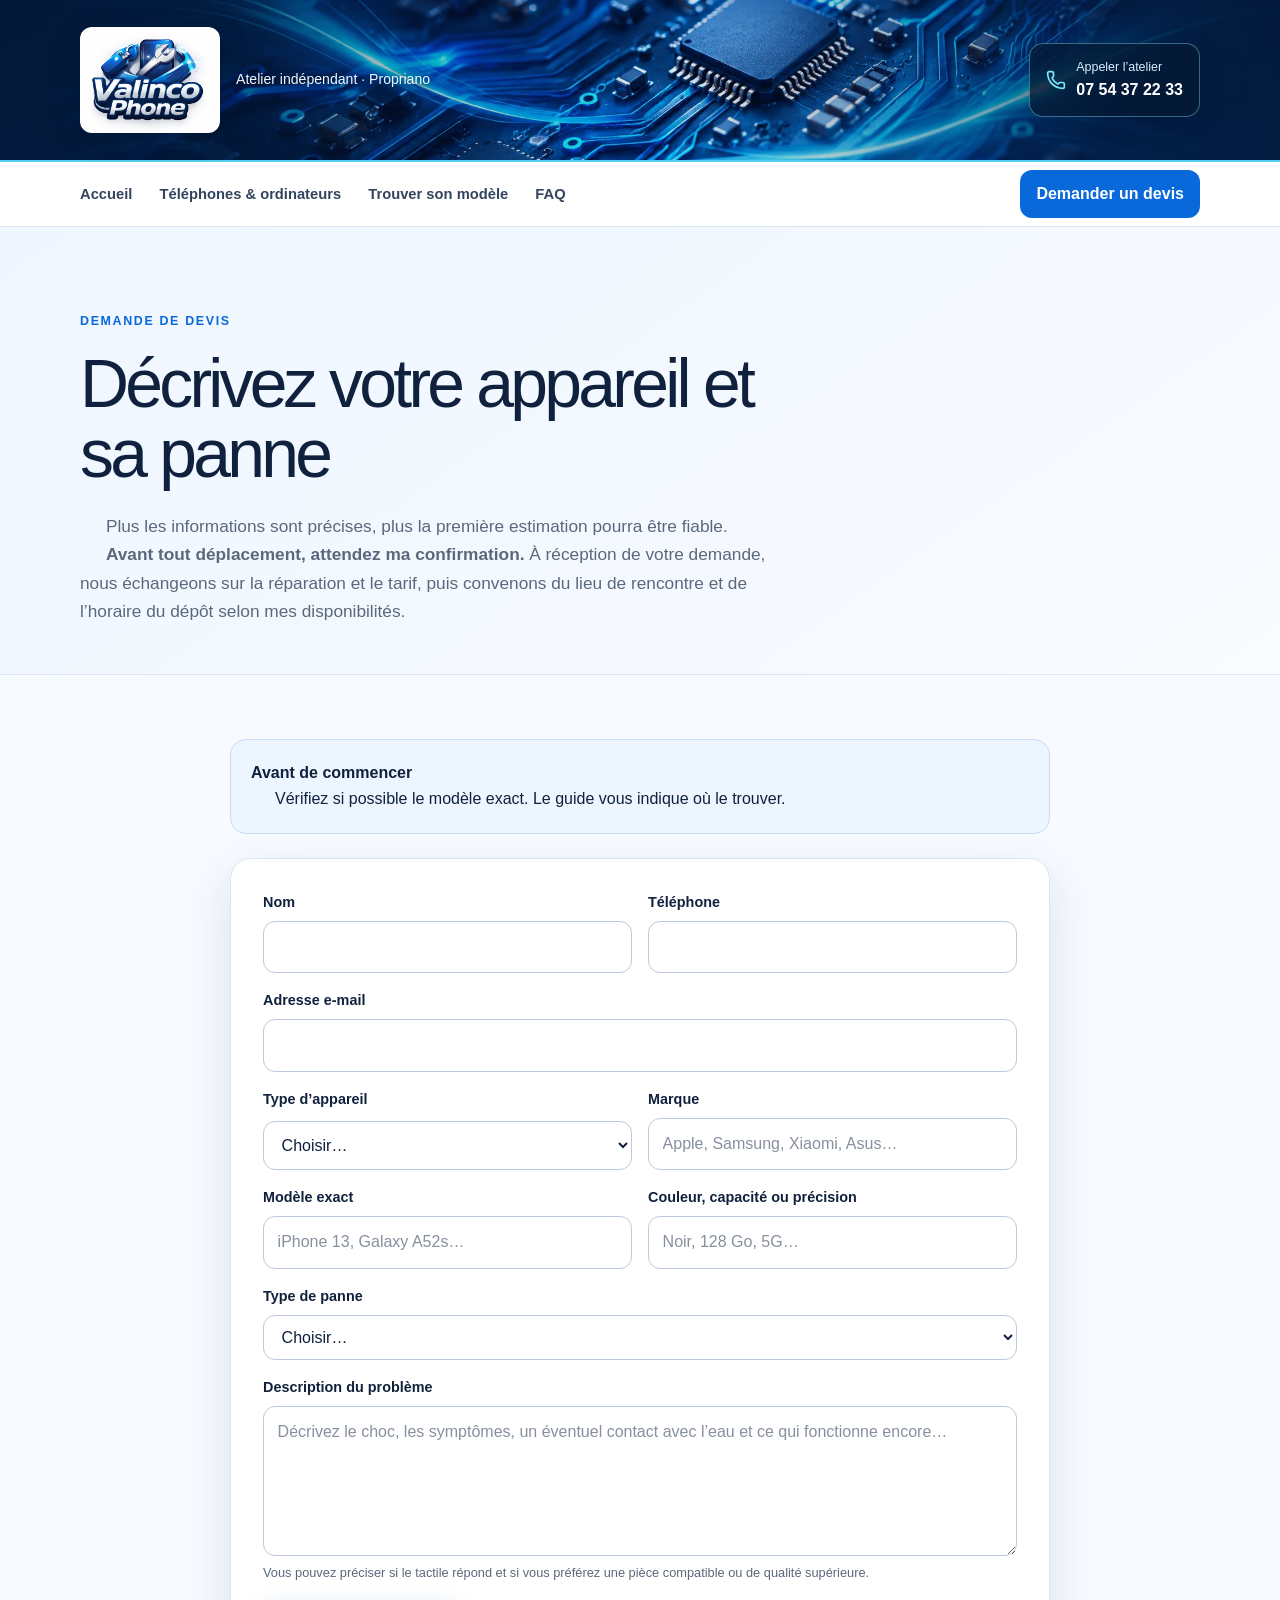
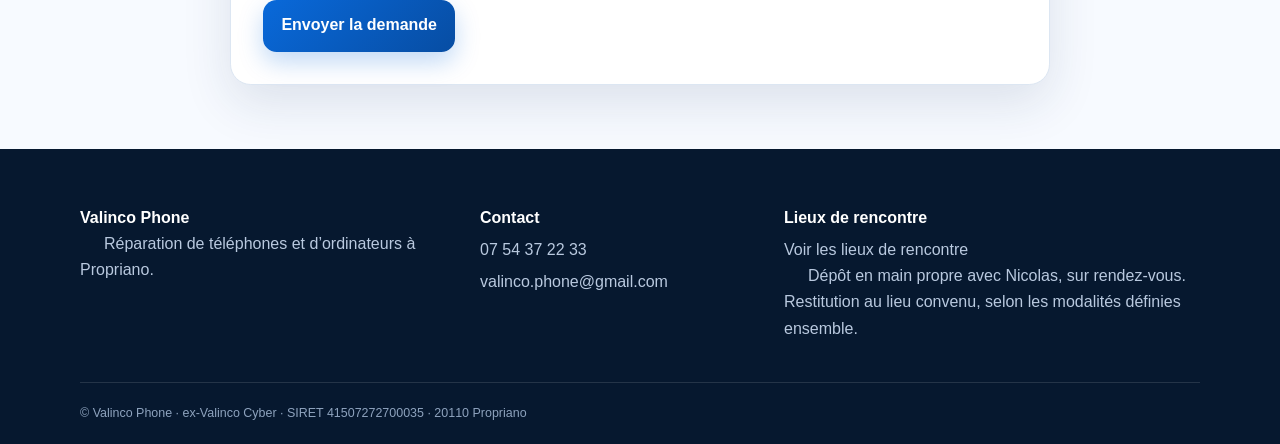
==== commit fd6bec72: "Ajouter un retrait discret aux paragraphes sur tout le site" ====
--- a/demande-devis.html
+++ b/demande-devis.html
@@ -1 +1 @@
-<!DOCTYPE html><html lang="fr"><head><meta charSet="utf-8"/><meta name="viewport" content="width=device-width, initial-scale=1"/><link rel="stylesheet" href="/styles.css?v=20261107-logo"><title>Devis réparation téléphone à Propriano | Valinco Phone</title><meta name="description" content="Demandez un devis de réparation pour votre téléphone ou ordinateur à Propriano."/><meta name="google-site-verification" content="y23bg_1Cq18GhfLMKLJxg19EaMHYp-9vz66ez85fakI"/><link rel="icon" href="/favicon.svg"/><link rel="canonical" href="https://valincophone.fr/demande-devis.html"/><link rel="stylesheet" href="/bandeau-technologie.css?v=20261107-1"><link rel="preload" as="image" href="/bandeau-technologie-bleu.webp"></head><body><div hidden=""><!--$--><!--/$--></div><header class="site-header"><div class="shell header-inner"><a class="brand" aria-label="Valinco Phone, accueil" href="/"><img class="brand-logo" src="/logo-valinco-phone.png" alt="Valinco Phone" width="504" height="385" decoding="async"><span><small>Atelier indépendant · Propriano</small></span></a><a class="header-phone" href="tel:+33754372233"><svg xmlns="http://www.w3.org/2000/svg" width="24" height="24" viewBox="0 0 24 24" fill="none" stroke="currentColor" stroke-width="2" stroke-linecap="round" stroke-linejoin="round" class="lucide lucide-phone" aria-hidden="true"><path d="M13.832 16.568a1 1 0 0 0 1.213-.303l.355-.465A2 2 0 0 1 17 15h3a2 2 0 0 1 2 2v3a2 2 0 0 1-2 2A18 18 0 0 1 2 4a2 2 0 0 1 2-2h3a2 2 0 0 1 2 2v3a2 2 0 0 1-.8 1.6l-.468.351a1 1 0 0 0-.292 1.233 14 14 0 0 0 6.392 6.384"></path></svg><span><small>Appeler l’atelier</small>07 54 37 22 33</span></a></div></header><nav class="main-nav" aria-label="Navigation principale"><div class="shell nav-inner"><div class="nav-links"><a href="/">Accueil</a><a href="/telephones-a-vendre.html">Téléphones &amp; ordinateurs</a><a href="/trouver-modele-telephone.html">Trouver son modèle</a><a href="/FAQ_page.html">FAQ</a></div><a class="nav-cta" href="/demande-devis.html">Demander un devis</a></div></nav><main><section class="page-hero"><div class="shell"><span class="eyebrow">Demande de devis</span><h1>Décrivez votre appareil et sa panne</h1><p>Plus les informations sont précises, plus la première estimation pourra être fiable.</p><p><strong>Avant tout déplacement, attendez ma confirmation.</strong> À réception de votre demande, nous échangeons sur la réparation et le tarif, puis convenons du lieu de rencontre et de l’horaire du dépôt selon mes disponibilités.</p></div></section><div class="content-narrow"><div class="info-card"><strong>Avant de commencer</strong><p>Vérifiez si possible le modèle exact. <a href="/trouver-modele-telephone.html">Le guide vous indique où le trouver.</a></p></div><form class="form-card" action="https://api.web3forms.com/submit" method="POST"><input type="hidden" name="access_key" value="4a6f9a9b-37eb-404d-bd0d-cae6a9513ffc"/><input type="hidden" name="subject" value="Nouvelle demande de devis - Valinco Phone"/><input type="hidden" name="from_name" value="Formulaire site Valinco Phone"/><input type="hidden" name="redirect" value="https://valincophone.fr/merci.html"/><div class="form-grid"><div class="field"><label for="nom">Nom</label><input id="nom" autoComplete="name" required="" name="nom"/></div><div class="field"><label for="telephone">Téléphone</label><input id="telephone" type="tel" autoComplete="tel" name="telephone"/></div></div><div class="field"><label for="email">Adresse e-mail</label><input id="email" type="email" autoComplete="email" required="" name="email"/></div><div class="form-grid"><div class="field"><label for="type_appareil">Type d’appareil</label><select id="type_appareil" name="type_appareil" required=""><option value="" disabled="" selected="">Choisir…</option><option>Téléphone</option><option>Tablette</option><option>Ordinateur portable</option><option>Ordinateur fixe</option><option>Autre</option></select></div><div class="field"><label for="marque">Marque</label><input id="marque" placeholder="Apple, Samsung, Xiaomi, Asus…" name="marque"/></div></div><div class="form-grid"><div class="field"><label for="modele">Modèle exact</label><input id="modele" placeholder="iPhone 13, Galaxy A52s…" name="modele"/></div><div class="field"><label for="precision">Couleur, capacité ou précision</label><input id="precision" placeholder="Noir, 128 Go, 5G…" name="precision"/></div></div><div class="field"><label for="panne">Type de panne</label><select id="panne" name="panne" required=""><option value="" disabled="" selected="">Choisir…</option><option>Écran cassé</option><option>Batterie</option><option>Problème de charge</option><option>Caméra</option><option>Haut-parleur / micro</option><option>Ne s’allume plus</option><option>Diagnostic général</option><option>Autre</option></select></div><div class="field"><label for="message">Description du problème</label><textarea id="message" name="message" required="" placeholder="Décrivez le choc, les symptômes, un éventuel contact avec l’eau et ce qui fonctionne encore…"></textarea><small>Vous pouvez préciser si le tactile répond et si vous préférez une pièce compatible ou de qualité supérieure.</small></div><button class="button button-primary" type="submit">Envoyer la demande</button></form></div></main><footer class="site-footer"><div class="shell footer-grid"><div><strong>Valinco Phone</strong><p>Réparation de téléphones et d’ordinateurs à Propriano.</p></div><div><strong>Contact</strong><a href="tel:+33754372233">07 54 37 22 33</a><a href="mailto:valinco.phone@gmail.com">valinco.phone@gmail.com</a></div><div><strong>Lieux de rencontre</strong><a href="/#depots-restitutions">Voir les lieux de rencontre</a><p>Dépôt en main propre avec Nicolas, sur rendez-vous. Restitution au lieu convenu, selon les modalités définies ensemble.</p></div></div><div class="shell footer-bottom">© Valinco Phone · ex-Valinco Cyber · SIRET 41507272700035 · 20110 Propriano</div></footer><!--$--><!--/$--><script async src="https://www.googletagmanager.com/gtag/js?id=G-JJTMHN94L3"></script><script>window.dataLayer=window.dataLayer||[];function gtag(){dataLayer.push(arguments)}gtag("js",new Date());gtag("config","G-JJTMHN94L3");</script></body></html>+<!DOCTYPE html><html lang="fr"><head><meta charSet="utf-8"/><meta name="viewport" content="width=device-width, initial-scale=1"/><link rel="stylesheet" href="/styles.css?v=20261125-retraits"><title>Devis réparation téléphone à Propriano | Valinco Phone</title><meta name="description" content="Demandez un devis de réparation pour votre téléphone ou ordinateur à Propriano."/><meta name="google-site-verification" content="y23bg_1Cq18GhfLMKLJxg19EaMHYp-9vz66ez85fakI"/><link rel="icon" href="/favicon.svg"/><link rel="canonical" href="https://valincophone.fr/demande-devis.html"/><link rel="stylesheet" href="/bandeau-technologie.css?v=20261107-1"><link rel="preload" as="image" href="/bandeau-technologie-bleu.webp"></head><body><div hidden=""><!--$--><!--/$--></div><header class="site-header"><div class="shell header-inner"><a class="brand" aria-label="Valinco Phone, accueil" href="/"><img class="brand-logo" src="/logo-valinco-phone.png" alt="Valinco Phone" width="504" height="385" decoding="async"><span><small>Atelier indépendant · Propriano</small></span></a><a class="header-phone" href="tel:+33754372233"><svg xmlns="http://www.w3.org/2000/svg" width="24" height="24" viewBox="0 0 24 24" fill="none" stroke="currentColor" stroke-width="2" stroke-linecap="round" stroke-linejoin="round" class="lucide lucide-phone" aria-hidden="true"><path d="M13.832 16.568a1 1 0 0 0 1.213-.303l.355-.465A2 2 0 0 1 17 15h3a2 2 0 0 1 2 2v3a2 2 0 0 1-2 2A18 18 0 0 1 2 4a2 2 0 0 1 2-2h3a2 2 0 0 1 2 2v3a2 2 0 0 1-.8 1.6l-.468.351a1 1 0 0 0-.292 1.233 14 14 0 0 0 6.392 6.384"></path></svg><span><small>Appeler l’atelier</small>07 54 37 22 33</span></a></div></header><nav class="main-nav" aria-label="Navigation principale"><div class="shell nav-inner"><div class="nav-links"><a href="/">Accueil</a><a href="/telephones-a-vendre.html">Téléphones &amp; ordinateurs</a><a href="/trouver-modele-telephone.html">Trouver son modèle</a><a href="/FAQ_page.html">FAQ</a></div><a class="nav-cta" href="/demande-devis.html">Demander un devis</a></div></nav><main><section class="page-hero"><div class="shell"><span class="eyebrow">Demande de devis</span><h1>Décrivez votre appareil et sa panne</h1><p>Plus les informations sont précises, plus la première estimation pourra être fiable.</p><p><strong>Avant tout déplacement, attendez ma confirmation.</strong> À réception de votre demande, nous échangeons sur la réparation et le tarif, puis convenons du lieu de rencontre et de l’horaire du dépôt selon mes disponibilités.</p></div></section><div class="content-narrow"><div class="info-card"><strong>Avant de commencer</strong><p>Vérifiez si possible le modèle exact. <a href="/trouver-modele-telephone.html">Le guide vous indique où le trouver.</a></p></div><form class="form-card" action="https://api.web3forms.com/submit" method="POST"><input type="hidden" name="access_key" value="4a6f9a9b-37eb-404d-bd0d-cae6a9513ffc"/><input type="hidden" name="subject" value="Nouvelle demande de devis - Valinco Phone"/><input type="hidden" name="from_name" value="Formulaire site Valinco Phone"/><input type="hidden" name="redirect" value="https://valincophone.fr/merci.html"/><div class="form-grid"><div class="field"><label for="nom">Nom</label><input id="nom" autoComplete="name" required="" name="nom"/></div><div class="field"><label for="telephone">Téléphone</label><input id="telephone" type="tel" autoComplete="tel" name="telephone"/></div></div><div class="field"><label for="email">Adresse e-mail</label><input id="email" type="email" autoComplete="email" required="" name="email"/></div><div class="form-grid"><div class="field"><label for="type_appareil">Type d’appareil</label><select id="type_appareil" name="type_appareil" required=""><option value="" disabled="" selected="">Choisir…</option><option>Téléphone</option><option>Tablette</option><option>Ordinateur portable</option><option>Ordinateur fixe</option><option>Autre</option></select></div><div class="field"><label for="marque">Marque</label><input id="marque" placeholder="Apple, Samsung, Xiaomi, Asus…" name="marque"/></div></div><div class="form-grid"><div class="field"><label for="modele">Modèle exact</label><input id="modele" placeholder="iPhone 13, Galaxy A52s…" name="modele"/></div><div class="field"><label for="precision">Couleur, capacité ou précision</label><input id="precision" placeholder="Noir, 128 Go, 5G…" name="precision"/></div></div><div class="field"><label for="panne">Type de panne</label><select id="panne" name="panne" required=""><option value="" disabled="" selected="">Choisir…</option><option>Écran cassé</option><option>Batterie</option><option>Problème de charge</option><option>Caméra</option><option>Haut-parleur / micro</option><option>Ne s’allume plus</option><option>Diagnostic général</option><option>Autre</option></select></div><div class="field"><label for="message">Description du problème</label><textarea id="message" name="message" required="" placeholder="Décrivez le choc, les symptômes, un éventuel contact avec l’eau et ce qui fonctionne encore…"></textarea><small>Vous pouvez préciser si le tactile répond et si vous préférez une pièce compatible ou de qualité supérieure.</small></div><button class="button button-primary" type="submit">Envoyer la demande</button></form></div></main><footer class="site-footer"><div class="shell footer-grid"><div><strong>Valinco Phone</strong><p>Réparation de téléphones et d’ordinateurs à Propriano.</p></div><div><strong>Contact</strong><a href="tel:+33754372233">07 54 37 22 33</a><a href="mailto:valinco.phone@gmail.com">valinco.phone@gmail.com</a></div><div><strong>Lieux de rencontre</strong><a href="/#depots-restitutions">Voir les lieux de rencontre</a><p>Dépôt en main propre avec Nicolas, sur rendez-vous. Restitution au lieu convenu, selon les modalités définies ensemble.</p></div></div><div class="shell footer-bottom">© Valinco Phone · ex-Valinco Cyber · SIRET 41507272700035 · 20110 Propriano</div></footer><!--$--><!--/$--><script async src="https://www.googletagmanager.com/gtag/js?id=G-JJTMHN94L3"></script><script>window.dataLayer=window.dataLayer||[];function gtag(){dataLayer.push(arguments)}gtag("js",new Date());gtag("config","G-JJTMHN94L3");</script></body></html>
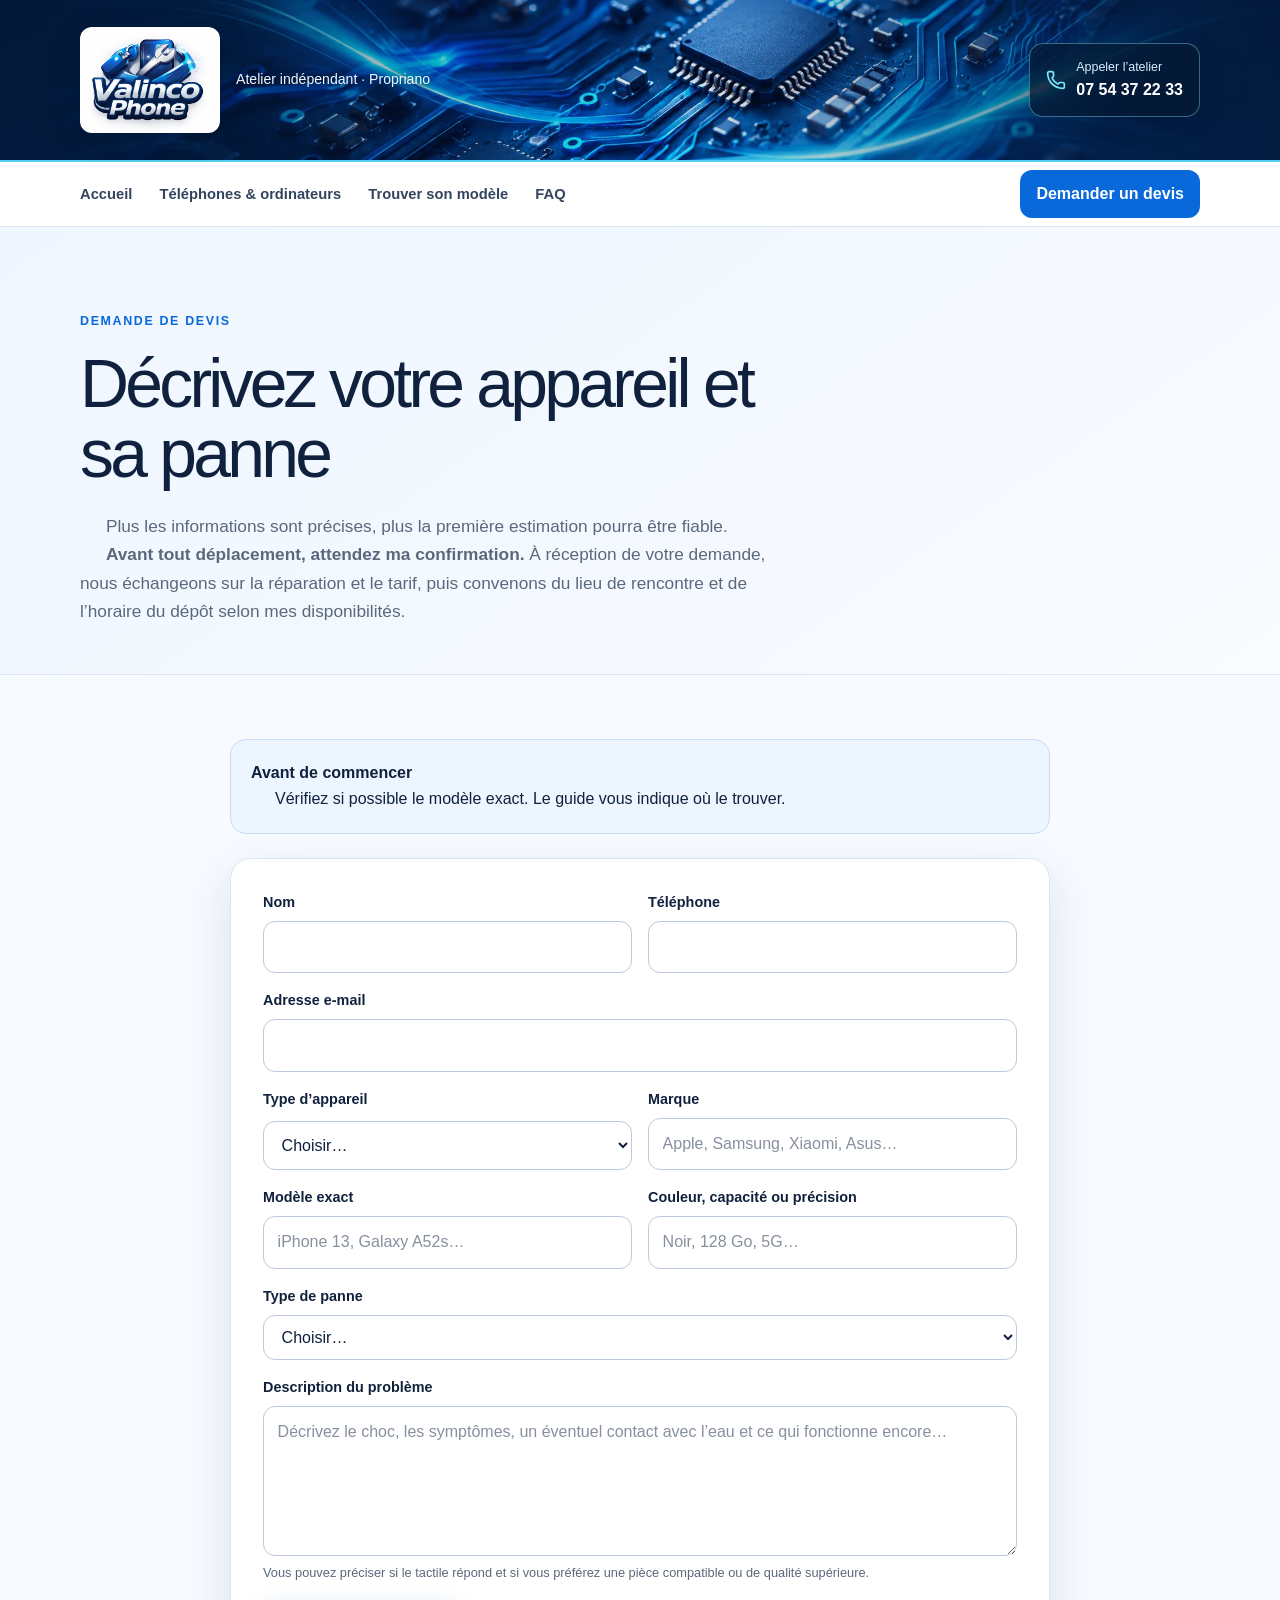
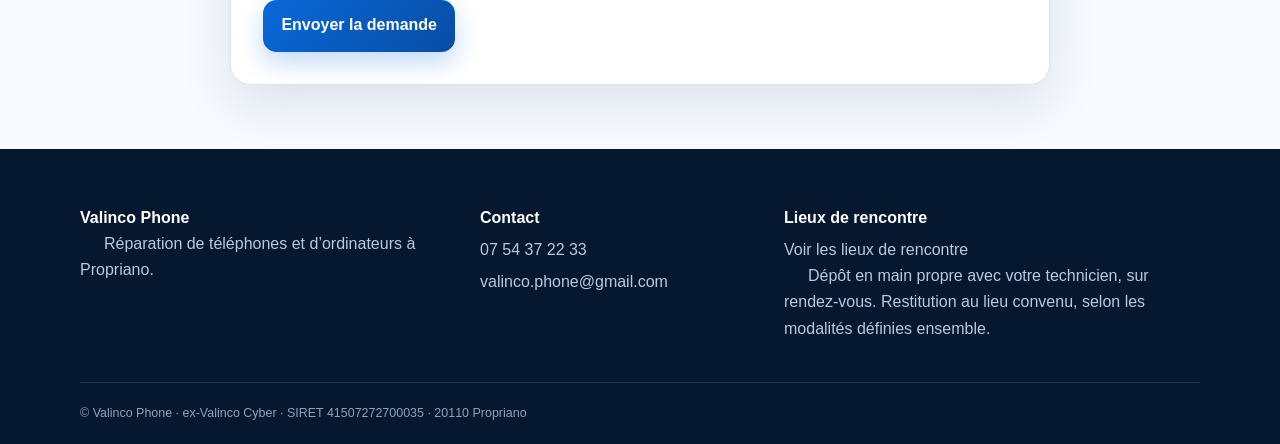
==== commit b0632c25: "Retirer le prénom du technicien des pages et des messages du catalogue" ====
--- a/demande-devis.html
+++ b/demande-devis.html
@@ -1 +1 @@
-<!DOCTYPE html><html lang="fr"><head><meta charSet="utf-8"/><meta name="viewport" content="width=device-width, initial-scale=1"/><link rel="stylesheet" href="/styles.css?v=20261125-retraits"><title>Devis réparation téléphone à Propriano | Valinco Phone</title><meta name="description" content="Demandez un devis de réparation pour votre téléphone ou ordinateur à Propriano."/><meta name="google-site-verification" content="y23bg_1Cq18GhfLMKLJxg19EaMHYp-9vz66ez85fakI"/><link rel="icon" href="/favicon.svg"/><link rel="canonical" href="https://valincophone.fr/demande-devis.html"/><link rel="stylesheet" href="/bandeau-technologie.css?v=20261107-1"><link rel="preload" as="image" href="/bandeau-technologie-bleu.webp"></head><body><div hidden=""><!--$--><!--/$--></div><header class="site-header"><div class="shell header-inner"><a class="brand" aria-label="Valinco Phone, accueil" href="/"><img class="brand-logo" src="/logo-valinco-phone.png" alt="Valinco Phone" width="504" height="385" decoding="async"><span><small>Atelier indépendant · Propriano</small></span></a><a class="header-phone" href="tel:+33754372233"><svg xmlns="http://www.w3.org/2000/svg" width="24" height="24" viewBox="0 0 24 24" fill="none" stroke="currentColor" stroke-width="2" stroke-linecap="round" stroke-linejoin="round" class="lucide lucide-phone" aria-hidden="true"><path d="M13.832 16.568a1 1 0 0 0 1.213-.303l.355-.465A2 2 0 0 1 17 15h3a2 2 0 0 1 2 2v3a2 2 0 0 1-2 2A18 18 0 0 1 2 4a2 2 0 0 1 2-2h3a2 2 0 0 1 2 2v3a2 2 0 0 1-.8 1.6l-.468.351a1 1 0 0 0-.292 1.233 14 14 0 0 0 6.392 6.384"></path></svg><span><small>Appeler l’atelier</small>07 54 37 22 33</span></a></div></header><nav class="main-nav" aria-label="Navigation principale"><div class="shell nav-inner"><div class="nav-links"><a href="/">Accueil</a><a href="/telephones-a-vendre.html">Téléphones &amp; ordinateurs</a><a href="/trouver-modele-telephone.html">Trouver son modèle</a><a href="/FAQ_page.html">FAQ</a></div><a class="nav-cta" href="/demande-devis.html">Demander un devis</a></div></nav><main><section class="page-hero"><div class="shell"><span class="eyebrow">Demande de devis</span><h1>Décrivez votre appareil et sa panne</h1><p>Plus les informations sont précises, plus la première estimation pourra être fiable.</p><p><strong>Avant tout déplacement, attendez ma confirmation.</strong> À réception de votre demande, nous échangeons sur la réparation et le tarif, puis convenons du lieu de rencontre et de l’horaire du dépôt selon mes disponibilités.</p></div></section><div class="content-narrow"><div class="info-card"><strong>Avant de commencer</strong><p>Vérifiez si possible le modèle exact. <a href="/trouver-modele-telephone.html">Le guide vous indique où le trouver.</a></p></div><form class="form-card" action="https://api.web3forms.com/submit" method="POST"><input type="hidden" name="access_key" value="4a6f9a9b-37eb-404d-bd0d-cae6a9513ffc"/><input type="hidden" name="subject" value="Nouvelle demande de devis - Valinco Phone"/><input type="hidden" name="from_name" value="Formulaire site Valinco Phone"/><input type="hidden" name="redirect" value="https://valincophone.fr/merci.html"/><div class="form-grid"><div class="field"><label for="nom">Nom</label><input id="nom" autoComplete="name" required="" name="nom"/></div><div class="field"><label for="telephone">Téléphone</label><input id="telephone" type="tel" autoComplete="tel" name="telephone"/></div></div><div class="field"><label for="email">Adresse e-mail</label><input id="email" type="email" autoComplete="email" required="" name="email"/></div><div class="form-grid"><div class="field"><label for="type_appareil">Type d’appareil</label><select id="type_appareil" name="type_appareil" required=""><option value="" disabled="" selected="">Choisir…</option><option>Téléphone</option><option>Tablette</option><option>Ordinateur portable</option><option>Ordinateur fixe</option><option>Autre</option></select></div><div class="field"><label for="marque">Marque</label><input id="marque" placeholder="Apple, Samsung, Xiaomi, Asus…" name="marque"/></div></div><div class="form-grid"><div class="field"><label for="modele">Modèle exact</label><input id="modele" placeholder="iPhone 13, Galaxy A52s…" name="modele"/></div><div class="field"><label for="precision">Couleur, capacité ou précision</label><input id="precision" placeholder="Noir, 128 Go, 5G…" name="precision"/></div></div><div class="field"><label for="panne">Type de panne</label><select id="panne" name="panne" required=""><option value="" disabled="" selected="">Choisir…</option><option>Écran cassé</option><option>Batterie</option><option>Problème de charge</option><option>Caméra</option><option>Haut-parleur / micro</option><option>Ne s’allume plus</option><option>Diagnostic général</option><option>Autre</option></select></div><div class="field"><label for="message">Description du problème</label><textarea id="message" name="message" required="" placeholder="Décrivez le choc, les symptômes, un éventuel contact avec l’eau et ce qui fonctionne encore…"></textarea><small>Vous pouvez préciser si le tactile répond et si vous préférez une pièce compatible ou de qualité supérieure.</small></div><button class="button button-primary" type="submit">Envoyer la demande</button></form></div></main><footer class="site-footer"><div class="shell footer-grid"><div><strong>Valinco Phone</strong><p>Réparation de téléphones et d’ordinateurs à Propriano.</p></div><div><strong>Contact</strong><a href="tel:+33754372233">07 54 37 22 33</a><a href="mailto:valinco.phone@gmail.com">valinco.phone@gmail.com</a></div><div><strong>Lieux de rencontre</strong><a href="/#depots-restitutions">Voir les lieux de rencontre</a><p>Dépôt en main propre avec Nicolas, sur rendez-vous. Restitution au lieu convenu, selon les modalités définies ensemble.</p></div></div><div class="shell footer-bottom">© Valinco Phone · ex-Valinco Cyber · SIRET 41507272700035 · 20110 Propriano</div></footer><!--$--><!--/$--><script async src="https://www.googletagmanager.com/gtag/js?id=G-JJTMHN94L3"></script><script>window.dataLayer=window.dataLayer||[];function gtag(){dataLayer.push(arguments)}gtag("js",new Date());gtag("config","G-JJTMHN94L3");</script></body></html>+<!DOCTYPE html><html lang="fr"><head><meta charSet="utf-8"/><meta name="viewport" content="width=device-width, initial-scale=1"/><link rel="stylesheet" href="/styles.css?v=20261125-retraits"><title>Devis réparation téléphone à Propriano | Valinco Phone</title><meta name="description" content="Demandez un devis de réparation pour votre téléphone ou ordinateur à Propriano."/><meta name="google-site-verification" content="y23bg_1Cq18GhfLMKLJxg19EaMHYp-9vz66ez85fakI"/><link rel="icon" href="/favicon.svg"/><link rel="canonical" href="https://valincophone.fr/demande-devis.html"/><link rel="stylesheet" href="/bandeau-technologie.css?v=20261107-1"><link rel="preload" as="image" href="/bandeau-technologie-bleu.webp"></head><body><div hidden=""><!--$--><!--/$--></div><header class="site-header"><div class="shell header-inner"><a class="brand" aria-label="Valinco Phone, accueil" href="/"><img class="brand-logo" src="/logo-valinco-phone.png" alt="Valinco Phone" width="504" height="385" decoding="async"><span><small>Atelier indépendant · Propriano</small></span></a><a class="header-phone" href="tel:+33754372233"><svg xmlns="http://www.w3.org/2000/svg" width="24" height="24" viewBox="0 0 24 24" fill="none" stroke="currentColor" stroke-width="2" stroke-linecap="round" stroke-linejoin="round" class="lucide lucide-phone" aria-hidden="true"><path d="M13.832 16.568a1 1 0 0 0 1.213-.303l.355-.465A2 2 0 0 1 17 15h3a2 2 0 0 1 2 2v3a2 2 0 0 1-2 2A18 18 0 0 1 2 4a2 2 0 0 1 2-2h3a2 2 0 0 1 2 2v3a2 2 0 0 1-.8 1.6l-.468.351a1 1 0 0 0-.292 1.233 14 14 0 0 0 6.392 6.384"></path></svg><span><small>Appeler l’atelier</small>07 54 37 22 33</span></a></div></header><nav class="main-nav" aria-label="Navigation principale"><div class="shell nav-inner"><div class="nav-links"><a href="/">Accueil</a><a href="/telephones-a-vendre.html">Téléphones &amp; ordinateurs</a><a href="/trouver-modele-telephone.html">Trouver son modèle</a><a href="/FAQ_page.html">FAQ</a></div><a class="nav-cta" href="/demande-devis.html">Demander un devis</a></div></nav><main><section class="page-hero"><div class="shell"><span class="eyebrow">Demande de devis</span><h1>Décrivez votre appareil et sa panne</h1><p>Plus les informations sont précises, plus la première estimation pourra être fiable.</p><p><strong>Avant tout déplacement, attendez ma confirmation.</strong> À réception de votre demande, nous échangeons sur la réparation et le tarif, puis convenons du lieu de rencontre et de l’horaire du dépôt selon mes disponibilités.</p></div></section><div class="content-narrow"><div class="info-card"><strong>Avant de commencer</strong><p>Vérifiez si possible le modèle exact. <a href="/trouver-modele-telephone.html">Le guide vous indique où le trouver.</a></p></div><form class="form-card" action="https://api.web3forms.com/submit" method="POST"><input type="hidden" name="access_key" value="4a6f9a9b-37eb-404d-bd0d-cae6a9513ffc"/><input type="hidden" name="subject" value="Nouvelle demande de devis - Valinco Phone"/><input type="hidden" name="from_name" value="Formulaire site Valinco Phone"/><input type="hidden" name="redirect" value="https://valincophone.fr/merci.html"/><div class="form-grid"><div class="field"><label for="nom">Nom</label><input id="nom" autoComplete="name" required="" name="nom"/></div><div class="field"><label for="telephone">Téléphone</label><input id="telephone" type="tel" autoComplete="tel" name="telephone"/></div></div><div class="field"><label for="email">Adresse e-mail</label><input id="email" type="email" autoComplete="email" required="" name="email"/></div><div class="form-grid"><div class="field"><label for="type_appareil">Type d’appareil</label><select id="type_appareil" name="type_appareil" required=""><option value="" disabled="" selected="">Choisir…</option><option>Téléphone</option><option>Tablette</option><option>Ordinateur portable</option><option>Ordinateur fixe</option><option>Autre</option></select></div><div class="field"><label for="marque">Marque</label><input id="marque" placeholder="Apple, Samsung, Xiaomi, Asus…" name="marque"/></div></div><div class="form-grid"><div class="field"><label for="modele">Modèle exact</label><input id="modele" placeholder="iPhone 13, Galaxy A52s…" name="modele"/></div><div class="field"><label for="precision">Couleur, capacité ou précision</label><input id="precision" placeholder="Noir, 128 Go, 5G…" name="precision"/></div></div><div class="field"><label for="panne">Type de panne</label><select id="panne" name="panne" required=""><option value="" disabled="" selected="">Choisir…</option><option>Écran cassé</option><option>Batterie</option><option>Problème de charge</option><option>Caméra</option><option>Haut-parleur / micro</option><option>Ne s’allume plus</option><option>Diagnostic général</option><option>Autre</option></select></div><div class="field"><label for="message">Description du problème</label><textarea id="message" name="message" required="" placeholder="Décrivez le choc, les symptômes, un éventuel contact avec l’eau et ce qui fonctionne encore…"></textarea><small>Vous pouvez préciser si le tactile répond et si vous préférez une pièce compatible ou de qualité supérieure.</small></div><button class="button button-primary" type="submit">Envoyer la demande</button></form></div></main><footer class="site-footer"><div class="shell footer-grid"><div><strong>Valinco Phone</strong><p>Réparation de téléphones et d’ordinateurs à Propriano.</p></div><div><strong>Contact</strong><a href="tel:+33754372233">07 54 37 22 33</a><a href="mailto:valinco.phone@gmail.com">valinco.phone@gmail.com</a></div><div><strong>Lieux de rencontre</strong><a href="/#depots-restitutions">Voir les lieux de rencontre</a><p>Dépôt en main propre avec votre technicien, sur rendez-vous. Restitution au lieu convenu, selon les modalités définies ensemble.</p></div></div><div class="shell footer-bottom">© Valinco Phone · ex-Valinco Cyber · SIRET 41507272700035 · 20110 Propriano</div></footer><!--$--><!--/$--><script async src="https://www.googletagmanager.com/gtag/js?id=G-JJTMHN94L3"></script><script>window.dataLayer=window.dataLayer||[];function gtag(){dataLayer.push(arguments)}gtag("js",new Date());gtag("config","G-JJTMHN94L3");</script></body></html>
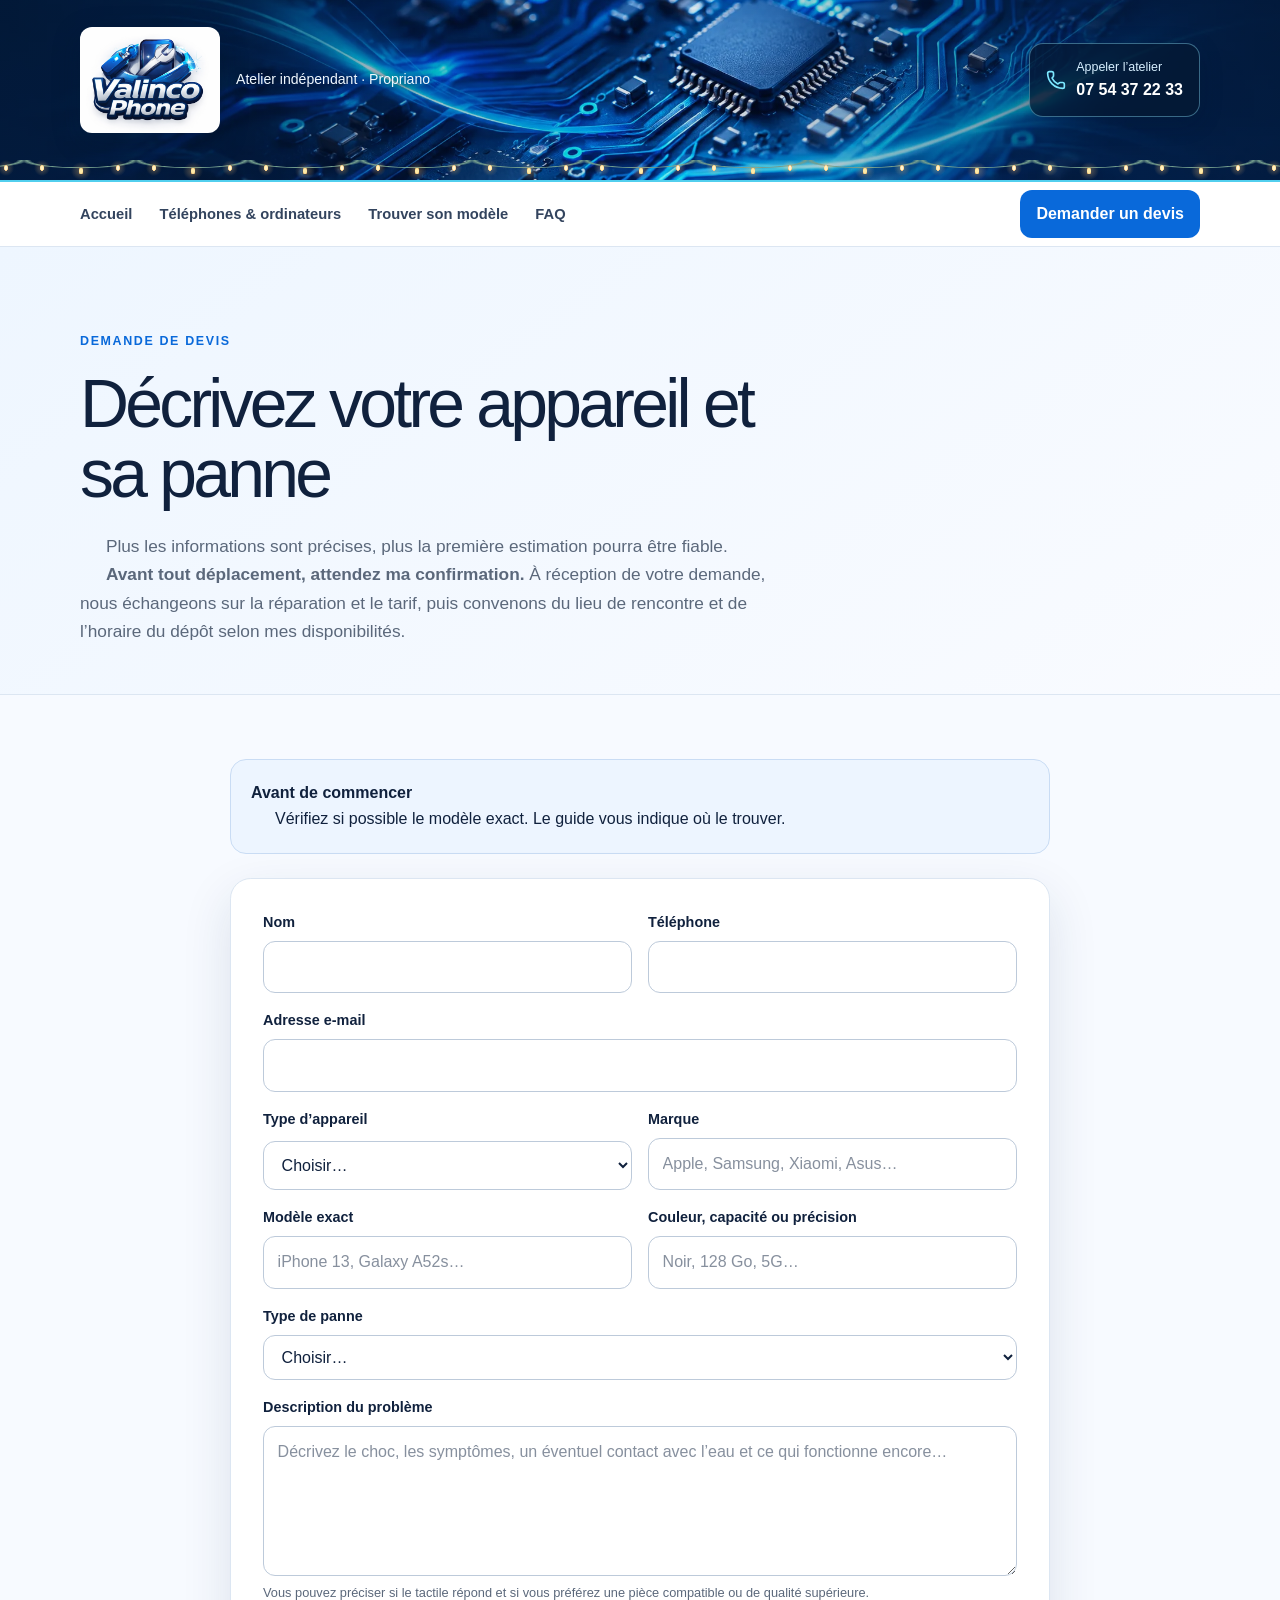
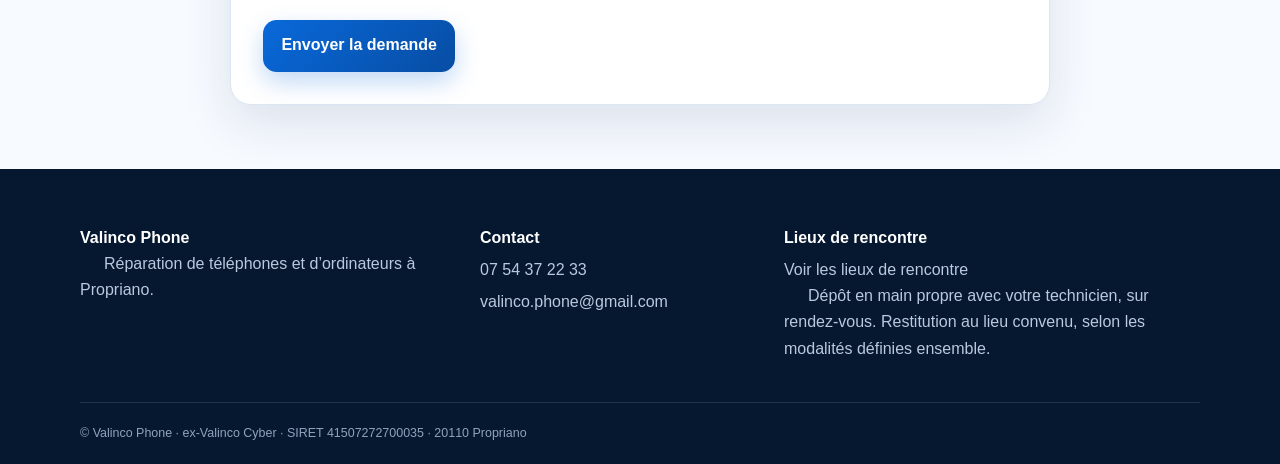
==== commit ebd978ff: "Publier le soutien à 5 € par mois et la guirlande de Noël sur toutes les pages" ====
--- a/demande-devis.html
+++ b/demande-devis.html
@@ -1 +1 @@
-<!DOCTYPE html><html lang="fr"><head><meta charSet="utf-8"/><meta name="viewport" content="width=device-width, initial-scale=1"/><link rel="stylesheet" href="/styles.css?v=20261125-retraits"><title>Devis réparation téléphone à Propriano | Valinco Phone</title><meta name="description" content="Demandez un devis de réparation pour votre téléphone ou ordinateur à Propriano."/><meta name="google-site-verification" content="y23bg_1Cq18GhfLMKLJxg19EaMHYp-9vz66ez85fakI"/><link rel="icon" href="/favicon.svg"/><link rel="canonical" href="https://valincophone.fr/demande-devis.html"/><link rel="stylesheet" href="/bandeau-technologie.css?v=20261107-1"><link rel="preload" as="image" href="/bandeau-technologie-bleu.webp"></head><body><div hidden=""><!--$--><!--/$--></div><header class="site-header"><div class="shell header-inner"><a class="brand" aria-label="Valinco Phone, accueil" href="/"><img class="brand-logo" src="/logo-valinco-phone.png" alt="Valinco Phone" width="504" height="385" decoding="async"><span><small>Atelier indépendant · Propriano</small></span></a><a class="header-phone" href="tel:+33754372233"><svg xmlns="http://www.w3.org/2000/svg" width="24" height="24" viewBox="0 0 24 24" fill="none" stroke="currentColor" stroke-width="2" stroke-linecap="round" stroke-linejoin="round" class="lucide lucide-phone" aria-hidden="true"><path d="M13.832 16.568a1 1 0 0 0 1.213-.303l.355-.465A2 2 0 0 1 17 15h3a2 2 0 0 1 2 2v3a2 2 0 0 1-2 2A18 18 0 0 1 2 4a2 2 0 0 1 2-2h3a2 2 0 0 1 2 2v3a2 2 0 0 1-.8 1.6l-.468.351a1 1 0 0 0-.292 1.233 14 14 0 0 0 6.392 6.384"></path></svg><span><small>Appeler l’atelier</small>07 54 37 22 33</span></a></div></header><nav class="main-nav" aria-label="Navigation principale"><div class="shell nav-inner"><div class="nav-links"><a href="/">Accueil</a><a href="/telephones-a-vendre.html">Téléphones &amp; ordinateurs</a><a href="/trouver-modele-telephone.html">Trouver son modèle</a><a href="/FAQ_page.html">FAQ</a></div><a class="nav-cta" href="/demande-devis.html">Demander un devis</a></div></nav><main><section class="page-hero"><div class="shell"><span class="eyebrow">Demande de devis</span><h1>Décrivez votre appareil et sa panne</h1><p>Plus les informations sont précises, plus la première estimation pourra être fiable.</p><p><strong>Avant tout déplacement, attendez ma confirmation.</strong> À réception de votre demande, nous échangeons sur la réparation et le tarif, puis convenons du lieu de rencontre et de l’horaire du dépôt selon mes disponibilités.</p></div></section><div class="content-narrow"><div class="info-card"><strong>Avant de commencer</strong><p>Vérifiez si possible le modèle exact. <a href="/trouver-modele-telephone.html">Le guide vous indique où le trouver.</a></p></div><form class="form-card" action="https://api.web3forms.com/submit" method="POST"><input type="hidden" name="access_key" value="4a6f9a9b-37eb-404d-bd0d-cae6a9513ffc"/><input type="hidden" name="subject" value="Nouvelle demande de devis - Valinco Phone"/><input type="hidden" name="from_name" value="Formulaire site Valinco Phone"/><input type="hidden" name="redirect" value="https://valincophone.fr/merci.html"/><div class="form-grid"><div class="field"><label for="nom">Nom</label><input id="nom" autoComplete="name" required="" name="nom"/></div><div class="field"><label for="telephone">Téléphone</label><input id="telephone" type="tel" autoComplete="tel" name="telephone"/></div></div><div class="field"><label for="email">Adresse e-mail</label><input id="email" type="email" autoComplete="email" required="" name="email"/></div><div class="form-grid"><div class="field"><label for="type_appareil">Type d’appareil</label><select id="type_appareil" name="type_appareil" required=""><option value="" disabled="" selected="">Choisir…</option><option>Téléphone</option><option>Tablette</option><option>Ordinateur portable</option><option>Ordinateur fixe</option><option>Autre</option></select></div><div class="field"><label for="marque">Marque</label><input id="marque" placeholder="Apple, Samsung, Xiaomi, Asus…" name="marque"/></div></div><div class="form-grid"><div class="field"><label for="modele">Modèle exact</label><input id="modele" placeholder="iPhone 13, Galaxy A52s…" name="modele"/></div><div class="field"><label for="precision">Couleur, capacité ou précision</label><input id="precision" placeholder="Noir, 128 Go, 5G…" name="precision"/></div></div><div class="field"><label for="panne">Type de panne</label><select id="panne" name="panne" required=""><option value="" disabled="" selected="">Choisir…</option><option>Écran cassé</option><option>Batterie</option><option>Problème de charge</option><option>Caméra</option><option>Haut-parleur / micro</option><option>Ne s’allume plus</option><option>Diagnostic général</option><option>Autre</option></select></div><div class="field"><label for="message">Description du problème</label><textarea id="message" name="message" required="" placeholder="Décrivez le choc, les symptômes, un éventuel contact avec l’eau et ce qui fonctionne encore…"></textarea><small>Vous pouvez préciser si le tactile répond et si vous préférez une pièce compatible ou de qualité supérieure.</small></div><button class="button button-primary" type="submit">Envoyer la demande</button></form></div></main><footer class="site-footer"><div class="shell footer-grid"><div><strong>Valinco Phone</strong><p>Réparation de téléphones et d’ordinateurs à Propriano.</p></div><div><strong>Contact</strong><a href="tel:+33754372233">07 54 37 22 33</a><a href="mailto:valinco.phone@gmail.com">valinco.phone@gmail.com</a></div><div><strong>Lieux de rencontre</strong><a href="/#depots-restitutions">Voir les lieux de rencontre</a><p>Dépôt en main propre avec votre technicien, sur rendez-vous. Restitution au lieu convenu, selon les modalités définies ensemble.</p></div></div><div class="shell footer-bottom">© Valinco Phone · ex-Valinco Cyber · SIRET 41507272700035 · 20110 Propriano</div></footer><!--$--><!--/$--><script async src="https://www.googletagmanager.com/gtag/js?id=G-JJTMHN94L3"></script><script>window.dataLayer=window.dataLayer||[];function gtag(){dataLayer.push(arguments)}gtag("js",new Date());gtag("config","G-JJTMHN94L3");</script></body></html>+<!DOCTYPE html><html lang="fr"><head><meta charSet="utf-8"/><meta name="viewport" content="width=device-width, initial-scale=1"/><link rel="stylesheet" href="/styles.css?v=20261125-retraits"><title>Devis réparation téléphone à Propriano | Valinco Phone</title><meta name="description" content="Demandez un devis de réparation pour votre téléphone ou ordinateur à Propriano."/><meta name="google-site-verification" content="y23bg_1Cq18GhfLMKLJxg19EaMHYp-9vz66ez85fakI"/><link rel="icon" href="/favicon.svg"/><link rel="canonical" href="https://valincophone.fr/demande-devis.html"/><link rel="stylesheet" href="/bandeau-technologie.css?v=20261127-noel"><link rel="preload" as="image" href="/bandeau-technologie-bleu.webp"></head><body><div hidden=""><!--$--><!--/$--></div><header class="site-header"><div class="shell header-inner"><a class="brand" aria-label="Valinco Phone, accueil" href="/"><img class="brand-logo" src="/logo-valinco-phone.png" alt="Valinco Phone" width="504" height="385" decoding="async"><span><small>Atelier indépendant · Propriano</small></span></a><a class="header-phone" href="tel:+33754372233"><svg xmlns="http://www.w3.org/2000/svg" width="24" height="24" viewBox="0 0 24 24" fill="none" stroke="currentColor" stroke-width="2" stroke-linecap="round" stroke-linejoin="round" class="lucide lucide-phone" aria-hidden="true"><path d="M13.832 16.568a1 1 0 0 0 1.213-.303l.355-.465A2 2 0 0 1 17 15h3a2 2 0 0 1 2 2v3a2 2 0 0 1-2 2A18 18 0 0 1 2 4a2 2 0 0 1 2-2h3a2 2 0 0 1 2 2v3a2 2 0 0 1-.8 1.6l-.468.351a1 1 0 0 0-.292 1.233 14 14 0 0 0 6.392 6.384"></path></svg><span><small>Appeler l’atelier</small>07 54 37 22 33</span></a></div></header><nav class="main-nav" aria-label="Navigation principale"><div class="shell nav-inner"><div class="nav-links"><a href="/">Accueil</a><a href="/telephones-a-vendre.html">Téléphones &amp; ordinateurs</a><a href="/trouver-modele-telephone.html">Trouver son modèle</a><a href="/FAQ_page.html">FAQ</a></div><a class="nav-cta" href="/demande-devis.html">Demander un devis</a></div></nav><main><section class="page-hero"><div class="shell"><span class="eyebrow">Demande de devis</span><h1>Décrivez votre appareil et sa panne</h1><p>Plus les informations sont précises, plus la première estimation pourra être fiable.</p><p><strong>Avant tout déplacement, attendez ma confirmation.</strong> À réception de votre demande, nous échangeons sur la réparation et le tarif, puis convenons du lieu de rencontre et de l’horaire du dépôt selon mes disponibilités.</p></div></section><div class="content-narrow"><div class="info-card"><strong>Avant de commencer</strong><p>Vérifiez si possible le modèle exact. <a href="/trouver-modele-telephone.html">Le guide vous indique où le trouver.</a></p></div><form class="form-card" action="https://api.web3forms.com/submit" method="POST"><input type="hidden" name="access_key" value="4a6f9a9b-37eb-404d-bd0d-cae6a9513ffc"/><input type="hidden" name="subject" value="Nouvelle demande de devis - Valinco Phone"/><input type="hidden" name="from_name" value="Formulaire site Valinco Phone"/><input type="hidden" name="redirect" value="https://valincophone.fr/merci.html"/><div class="form-grid"><div class="field"><label for="nom">Nom</label><input id="nom" autoComplete="name" required="" name="nom"/></div><div class="field"><label for="telephone">Téléphone</label><input id="telephone" type="tel" autoComplete="tel" name="telephone"/></div></div><div class="field"><label for="email">Adresse e-mail</label><input id="email" type="email" autoComplete="email" required="" name="email"/></div><div class="form-grid"><div class="field"><label for="type_appareil">Type d’appareil</label><select id="type_appareil" name="type_appareil" required=""><option value="" disabled="" selected="">Choisir…</option><option>Téléphone</option><option>Tablette</option><option>Ordinateur portable</option><option>Ordinateur fixe</option><option>Autre</option></select></div><div class="field"><label for="marque">Marque</label><input id="marque" placeholder="Apple, Samsung, Xiaomi, Asus…" name="marque"/></div></div><div class="form-grid"><div class="field"><label for="modele">Modèle exact</label><input id="modele" placeholder="iPhone 13, Galaxy A52s…" name="modele"/></div><div class="field"><label for="precision">Couleur, capacité ou précision</label><input id="precision" placeholder="Noir, 128 Go, 5G…" name="precision"/></div></div><div class="field"><label for="panne">Type de panne</label><select id="panne" name="panne" required=""><option value="" disabled="" selected="">Choisir…</option><option>Écran cassé</option><option>Batterie</option><option>Problème de charge</option><option>Caméra</option><option>Haut-parleur / micro</option><option>Ne s’allume plus</option><option>Diagnostic général</option><option>Autre</option></select></div><div class="field"><label for="message">Description du problème</label><textarea id="message" name="message" required="" placeholder="Décrivez le choc, les symptômes, un éventuel contact avec l’eau et ce qui fonctionne encore…"></textarea><small>Vous pouvez préciser si le tactile répond et si vous préférez une pièce compatible ou de qualité supérieure.</small></div><button class="button button-primary" type="submit">Envoyer la demande</button></form></div></main><footer class="site-footer"><div class="shell footer-grid"><div><strong>Valinco Phone</strong><p>Réparation de téléphones et d’ordinateurs à Propriano.</p></div><div><strong>Contact</strong><a href="tel:+33754372233">07 54 37 22 33</a><a href="mailto:valinco.phone@gmail.com">valinco.phone@gmail.com</a></div><div><strong>Lieux de rencontre</strong><a href="/#depots-restitutions">Voir les lieux de rencontre</a><p>Dépôt en main propre avec votre technicien, sur rendez-vous. Restitution au lieu convenu, selon les modalités définies ensemble.</p></div></div><div class="shell footer-bottom">© Valinco Phone · ex-Valinco Cyber · SIRET 41507272700035 · 20110 Propriano</div></footer><!--$--><!--/$--><script async src="https://www.googletagmanager.com/gtag/js?id=G-JJTMHN94L3"></script><script>window.dataLayer=window.dataLayer||[];function gtag(){dataLayer.push(arguments)}gtag("js",new Date());gtag("config","G-JJTMHN94L3");</script></body></html>
--- a/bandeau-technologie.css
+++ b/bandeau-technologie.css
@@ -45,3 +45,25 @@
   .header-phone { padding: .65rem .6rem; gap: .4rem; border-radius: 12px; }
   .header-phone span { font-size: .82rem; }
 }
+
+/* Les lumières occupent leur propre bande sous le bandeau de l’atelier. */
+.site-header::after {
+  content: "";
+  display: block;
+  height: 20px;
+  pointer-events: none;
+  background-image:
+    radial-gradient(ellipse 2.1px 3.1px at 18px 8px, #fff1be 65%, #f0b76a 96%, transparent),
+    radial-gradient(ellipse 2.3px 3.5px at 57px 11px, #ffeba7 65%, #deac66 96%, transparent),
+    radial-gradient(ellipse 2px 3px at 94px 8px, #fff6cf 65%, #e4ac69 96%, transparent),
+    radial-gradient(ellipse 8px 8px at 18px 8px, #ffc67555, transparent),
+    radial-gradient(ellipse 10px 9px at 57px 11px, #ffc67559, transparent),
+    radial-gradient(ellipse 8px 8px at 94px 8px, #ffc67555, transparent),
+    radial-gradient(ellipse 56px 8px at 56px 0, transparent 87%, #739d8d 95%, transparent 107%);
+  background-size: 112px 20px;
+  background-repeat: repeat-x;
+  background-position: center bottom;
+}
+@media print {
+  .site-header::after { display: none; }
+}
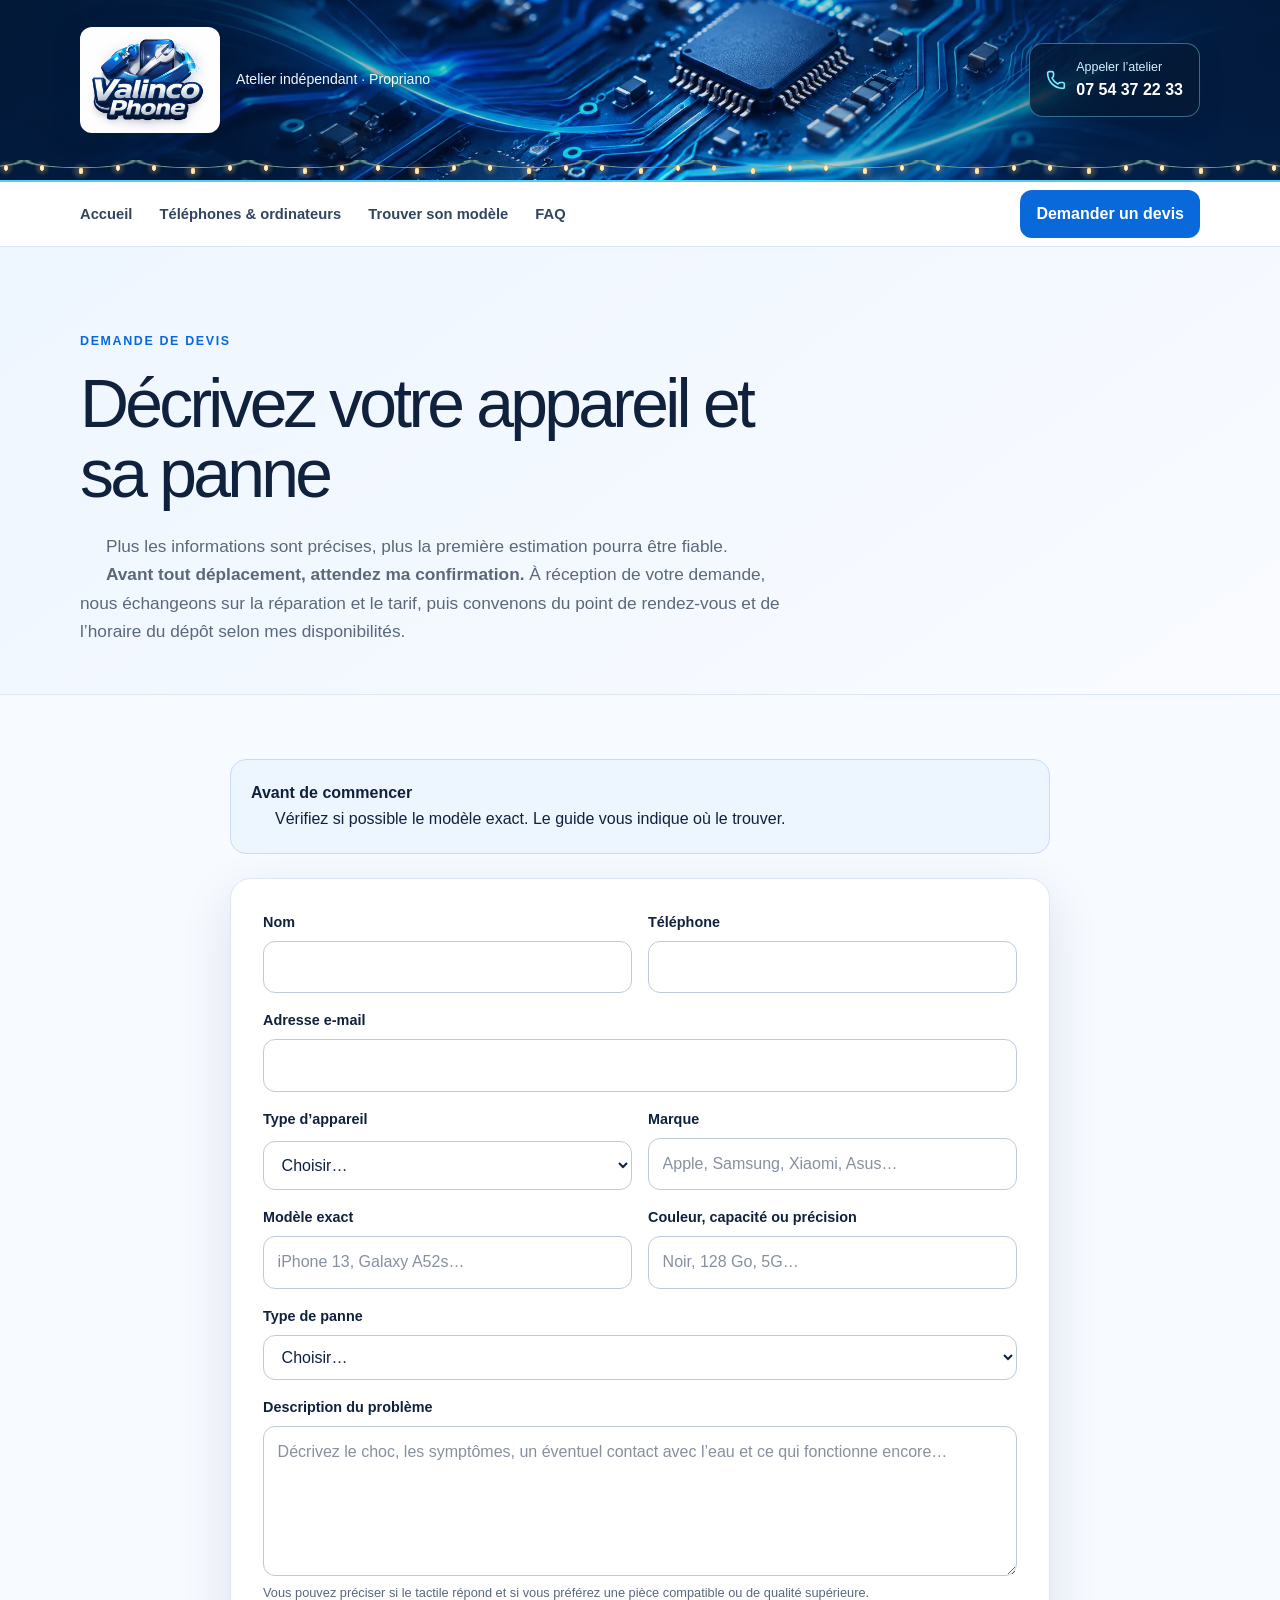
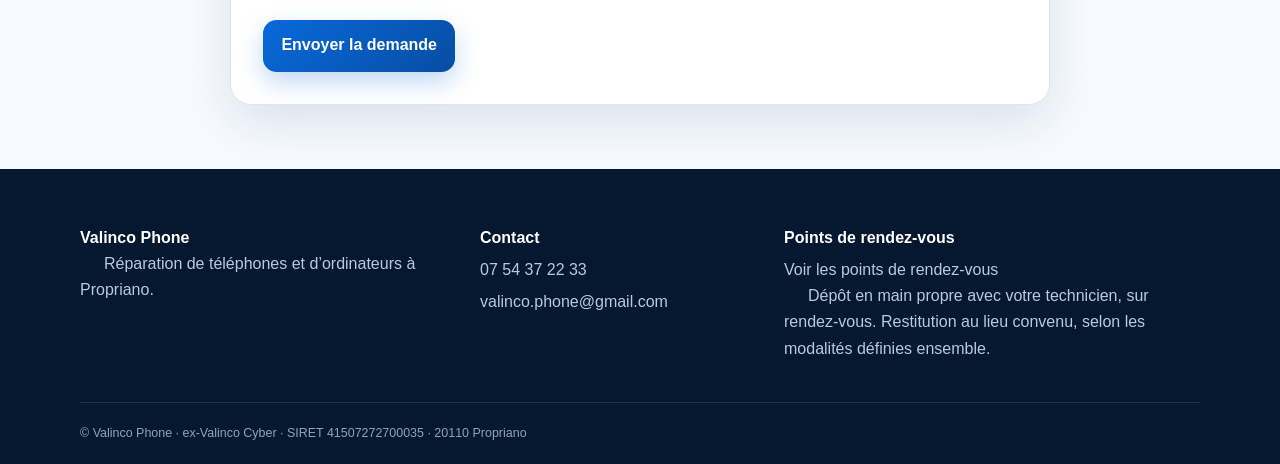
==== commit 10f35cb1: "Remplacer lieux de rencontre par points de rendez-vous" ====
--- a/demande-devis.html
+++ b/demande-devis.html
@@ -1 +1 @@
-<!DOCTYPE html><html lang="fr"><head><meta charSet="utf-8"/><meta name="viewport" content="width=device-width, initial-scale=1"/><link rel="stylesheet" href="/styles.css?v=20261125-retraits"><title>Devis réparation téléphone à Propriano | Valinco Phone</title><meta name="description" content="Demandez un devis de réparation pour votre téléphone ou ordinateur à Propriano."/><meta name="google-site-verification" content="y23bg_1Cq18GhfLMKLJxg19EaMHYp-9vz66ez85fakI"/><link rel="icon" href="/favicon.svg"/><link rel="canonical" href="https://valincophone.fr/demande-devis.html"/><link rel="stylesheet" href="/bandeau-technologie.css?v=20261127-noel"><link rel="preload" as="image" href="/bandeau-technologie-bleu.webp"></head><body><div hidden=""><!--$--><!--/$--></div><header class="site-header"><div class="shell header-inner"><a class="brand" aria-label="Valinco Phone, accueil" href="/"><img class="brand-logo" src="/logo-valinco-phone.png" alt="Valinco Phone" width="504" height="385" decoding="async"><span><small>Atelier indépendant · Propriano</small></span></a><a class="header-phone" href="tel:+33754372233"><svg xmlns="http://www.w3.org/2000/svg" width="24" height="24" viewBox="0 0 24 24" fill="none" stroke="currentColor" stroke-width="2" stroke-linecap="round" stroke-linejoin="round" class="lucide lucide-phone" aria-hidden="true"><path d="M13.832 16.568a1 1 0 0 0 1.213-.303l.355-.465A2 2 0 0 1 17 15h3a2 2 0 0 1 2 2v3a2 2 0 0 1-2 2A18 18 0 0 1 2 4a2 2 0 0 1 2-2h3a2 2 0 0 1 2 2v3a2 2 0 0 1-.8 1.6l-.468.351a1 1 0 0 0-.292 1.233 14 14 0 0 0 6.392 6.384"></path></svg><span><small>Appeler l’atelier</small>07 54 37 22 33</span></a></div></header><nav class="main-nav" aria-label="Navigation principale"><div class="shell nav-inner"><div class="nav-links"><a href="/">Accueil</a><a href="/telephones-a-vendre.html">Téléphones &amp; ordinateurs</a><a href="/trouver-modele-telephone.html">Trouver son modèle</a><a href="/FAQ_page.html">FAQ</a></div><a class="nav-cta" href="/demande-devis.html">Demander un devis</a></div></nav><main><section class="page-hero"><div class="shell"><span class="eyebrow">Demande de devis</span><h1>Décrivez votre appareil et sa panne</h1><p>Plus les informations sont précises, plus la première estimation pourra être fiable.</p><p><strong>Avant tout déplacement, attendez ma confirmation.</strong> À réception de votre demande, nous échangeons sur la réparation et le tarif, puis convenons du lieu de rencontre et de l’horaire du dépôt selon mes disponibilités.</p></div></section><div class="content-narrow"><div class="info-card"><strong>Avant de commencer</strong><p>Vérifiez si possible le modèle exact. <a href="/trouver-modele-telephone.html">Le guide vous indique où le trouver.</a></p></div><form class="form-card" action="https://api.web3forms.com/submit" method="POST"><input type="hidden" name="access_key" value="4a6f9a9b-37eb-404d-bd0d-cae6a9513ffc"/><input type="hidden" name="subject" value="Nouvelle demande de devis - Valinco Phone"/><input type="hidden" name="from_name" value="Formulaire site Valinco Phone"/><input type="hidden" name="redirect" value="https://valincophone.fr/merci.html"/><div class="form-grid"><div class="field"><label for="nom">Nom</label><input id="nom" autoComplete="name" required="" name="nom"/></div><div class="field"><label for="telephone">Téléphone</label><input id="telephone" type="tel" autoComplete="tel" name="telephone"/></div></div><div class="field"><label for="email">Adresse e-mail</label><input id="email" type="email" autoComplete="email" required="" name="email"/></div><div class="form-grid"><div class="field"><label for="type_appareil">Type d’appareil</label><select id="type_appareil" name="type_appareil" required=""><option value="" disabled="" selected="">Choisir…</option><option>Téléphone</option><option>Tablette</option><option>Ordinateur portable</option><option>Ordinateur fixe</option><option>Autre</option></select></div><div class="field"><label for="marque">Marque</label><input id="marque" placeholder="Apple, Samsung, Xiaomi, Asus…" name="marque"/></div></div><div class="form-grid"><div class="field"><label for="modele">Modèle exact</label><input id="modele" placeholder="iPhone 13, Galaxy A52s…" name="modele"/></div><div class="field"><label for="precision">Couleur, capacité ou précision</label><input id="precision" placeholder="Noir, 128 Go, 5G…" name="precision"/></div></div><div class="field"><label for="panne">Type de panne</label><select id="panne" name="panne" required=""><option value="" disabled="" selected="">Choisir…</option><option>Écran cassé</option><option>Batterie</option><option>Problème de charge</option><option>Caméra</option><option>Haut-parleur / micro</option><option>Ne s’allume plus</option><option>Diagnostic général</option><option>Autre</option></select></div><div class="field"><label for="message">Description du problème</label><textarea id="message" name="message" required="" placeholder="Décrivez le choc, les symptômes, un éventuel contact avec l’eau et ce qui fonctionne encore…"></textarea><small>Vous pouvez préciser si le tactile répond et si vous préférez une pièce compatible ou de qualité supérieure.</small></div><button class="button button-primary" type="submit">Envoyer la demande</button></form></div></main><footer class="site-footer"><div class="shell footer-grid"><div><strong>Valinco Phone</strong><p>Réparation de téléphones et d’ordinateurs à Propriano.</p></div><div><strong>Contact</strong><a href="tel:+33754372233">07 54 37 22 33</a><a href="mailto:valinco.phone@gmail.com">valinco.phone@gmail.com</a></div><div><strong>Lieux de rencontre</strong><a href="/#depots-restitutions">Voir les lieux de rencontre</a><p>Dépôt en main propre avec votre technicien, sur rendez-vous. Restitution au lieu convenu, selon les modalités définies ensemble.</p></div></div><div class="shell footer-bottom">© Valinco Phone · ex-Valinco Cyber · SIRET 41507272700035 · 20110 Propriano</div></footer><!--$--><!--/$--><script async src="https://www.googletagmanager.com/gtag/js?id=G-JJTMHN94L3"></script><script>window.dataLayer=window.dataLayer||[];function gtag(){dataLayer.push(arguments)}gtag("js",new Date());gtag("config","G-JJTMHN94L3");</script></body></html>+<!DOCTYPE html><html lang="fr"><head><meta charSet="utf-8"/><meta name="viewport" content="width=device-width, initial-scale=1"/><link rel="stylesheet" href="/styles.css?v=20261125-retraits"><title>Devis réparation téléphone à Propriano | Valinco Phone</title><meta name="description" content="Demandez un devis de réparation pour votre téléphone ou ordinateur à Propriano."/><meta name="google-site-verification" content="y23bg_1Cq18GhfLMKLJxg19EaMHYp-9vz66ez85fakI"/><link rel="icon" href="/favicon.svg"/><link rel="canonical" href="https://valincophone.fr/demande-devis.html"/><link rel="stylesheet" href="/bandeau-technologie.css?v=20261127-noel"><link rel="preload" as="image" href="/bandeau-technologie-bleu.webp"></head><body><div hidden=""><!--$--><!--/$--></div><header class="site-header"><div class="shell header-inner"><a class="brand" aria-label="Valinco Phone, accueil" href="/"><img class="brand-logo" src="/logo-valinco-phone.png" alt="Valinco Phone" width="504" height="385" decoding="async"><span><small>Atelier indépendant · Propriano</small></span></a><a class="header-phone" href="tel:+33754372233"><svg xmlns="http://www.w3.org/2000/svg" width="24" height="24" viewBox="0 0 24 24" fill="none" stroke="currentColor" stroke-width="2" stroke-linecap="round" stroke-linejoin="round" class="lucide lucide-phone" aria-hidden="true"><path d="M13.832 16.568a1 1 0 0 0 1.213-.303l.355-.465A2 2 0 0 1 17 15h3a2 2 0 0 1 2 2v3a2 2 0 0 1-2 2A18 18 0 0 1 2 4a2 2 0 0 1 2-2h3a2 2 0 0 1 2 2v3a2 2 0 0 1-.8 1.6l-.468.351a1 1 0 0 0-.292 1.233 14 14 0 0 0 6.392 6.384"></path></svg><span><small>Appeler l’atelier</small>07 54 37 22 33</span></a></div></header><nav class="main-nav" aria-label="Navigation principale"><div class="shell nav-inner"><div class="nav-links"><a href="/">Accueil</a><a href="/telephones-a-vendre.html">Téléphones &amp; ordinateurs</a><a href="/trouver-modele-telephone.html">Trouver son modèle</a><a href="/FAQ_page.html">FAQ</a></div><a class="nav-cta" href="/demande-devis.html">Demander un devis</a></div></nav><main><section class="page-hero"><div class="shell"><span class="eyebrow">Demande de devis</span><h1>Décrivez votre appareil et sa panne</h1><p>Plus les informations sont précises, plus la première estimation pourra être fiable.</p><p><strong>Avant tout déplacement, attendez ma confirmation.</strong> À réception de votre demande, nous échangeons sur la réparation et le tarif, puis convenons du point de rendez-vous et de l’horaire du dépôt selon mes disponibilités.</p></div></section><div class="content-narrow"><div class="info-card"><strong>Avant de commencer</strong><p>Vérifiez si possible le modèle exact. <a href="/trouver-modele-telephone.html">Le guide vous indique où le trouver.</a></p></div><form class="form-card" action="https://api.web3forms.com/submit" method="POST"><input type="hidden" name="access_key" value="4a6f9a9b-37eb-404d-bd0d-cae6a9513ffc"/><input type="hidden" name="subject" value="Nouvelle demande de devis - Valinco Phone"/><input type="hidden" name="from_name" value="Formulaire site Valinco Phone"/><input type="hidden" name="redirect" value="https://valincophone.fr/merci.html"/><div class="form-grid"><div class="field"><label for="nom">Nom</label><input id="nom" autoComplete="name" required="" name="nom"/></div><div class="field"><label for="telephone">Téléphone</label><input id="telephone" type="tel" autoComplete="tel" name="telephone"/></div></div><div class="field"><label for="email">Adresse e-mail</label><input id="email" type="email" autoComplete="email" required="" name="email"/></div><div class="form-grid"><div class="field"><label for="type_appareil">Type d’appareil</label><select id="type_appareil" name="type_appareil" required=""><option value="" disabled="" selected="">Choisir…</option><option>Téléphone</option><option>Tablette</option><option>Ordinateur portable</option><option>Ordinateur fixe</option><option>Autre</option></select></div><div class="field"><label for="marque">Marque</label><input id="marque" placeholder="Apple, Samsung, Xiaomi, Asus…" name="marque"/></div></div><div class="form-grid"><div class="field"><label for="modele">Modèle exact</label><input id="modele" placeholder="iPhone 13, Galaxy A52s…" name="modele"/></div><div class="field"><label for="precision">Couleur, capacité ou précision</label><input id="precision" placeholder="Noir, 128 Go, 5G…" name="precision"/></div></div><div class="field"><label for="panne">Type de panne</label><select id="panne" name="panne" required=""><option value="" disabled="" selected="">Choisir…</option><option>Écran cassé</option><option>Batterie</option><option>Problème de charge</option><option>Caméra</option><option>Haut-parleur / micro</option><option>Ne s’allume plus</option><option>Diagnostic général</option><option>Autre</option></select></div><div class="field"><label for="message">Description du problème</label><textarea id="message" name="message" required="" placeholder="Décrivez le choc, les symptômes, un éventuel contact avec l’eau et ce qui fonctionne encore…"></textarea><small>Vous pouvez préciser si le tactile répond et si vous préférez une pièce compatible ou de qualité supérieure.</small></div><button class="button button-primary" type="submit">Envoyer la demande</button></form></div></main><footer class="site-footer"><div class="shell footer-grid"><div><strong>Valinco Phone</strong><p>Réparation de téléphones et d’ordinateurs à Propriano.</p></div><div><strong>Contact</strong><a href="tel:+33754372233">07 54 37 22 33</a><a href="mailto:valinco.phone@gmail.com">valinco.phone@gmail.com</a></div><div><strong>Points de rendez-vous</strong><a href="/#depots-restitutions">Voir les points de rendez-vous</a><p>Dépôt en main propre avec votre technicien, sur rendez-vous. Restitution au lieu convenu, selon les modalités définies ensemble.</p></div></div><div class="shell footer-bottom">© Valinco Phone · ex-Valinco Cyber · SIRET 41507272700035 · 20110 Propriano</div></footer><!--$--><!--/$--><script async src="https://www.googletagmanager.com/gtag/js?id=G-JJTMHN94L3"></script><script>window.dataLayer=window.dataLayer||[];function gtag(){dataLayer.push(arguments)}gtag("js",new Date());gtag("config","G-JJTMHN94L3");</script></body></html>
